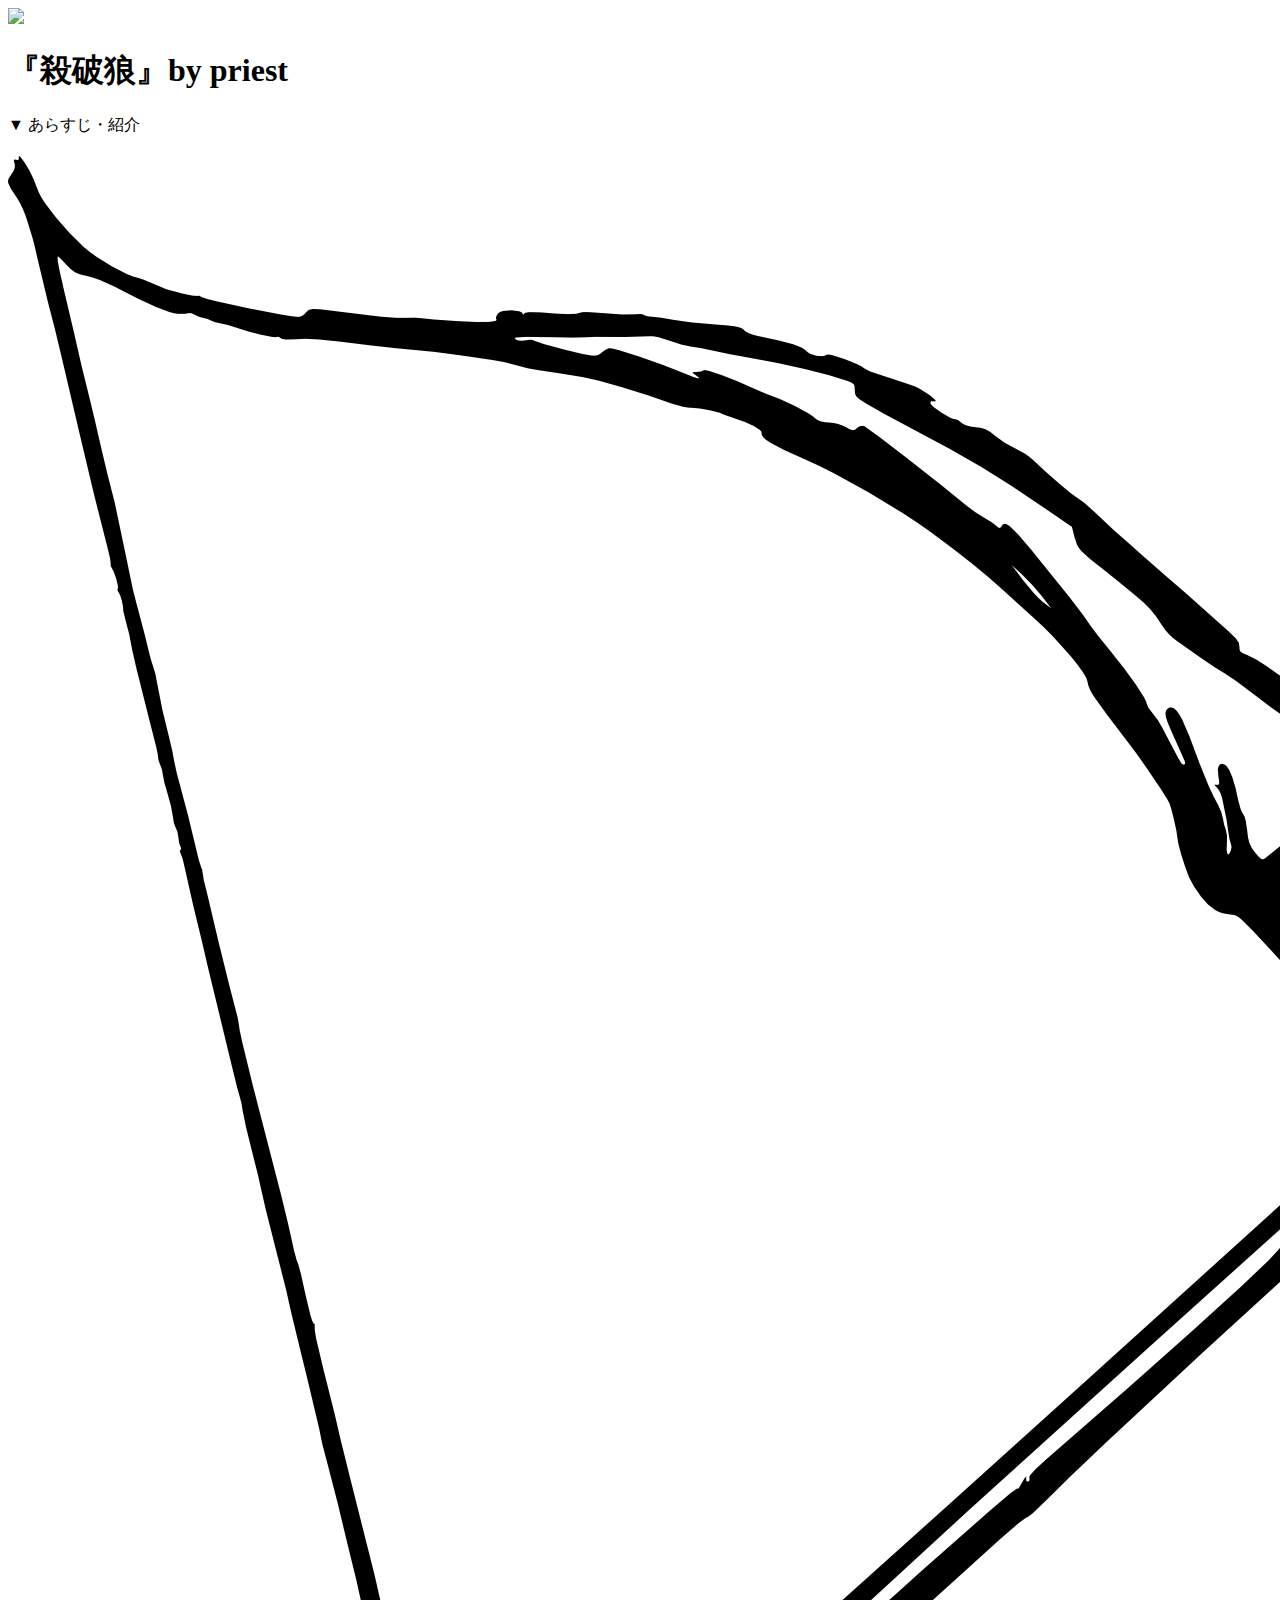
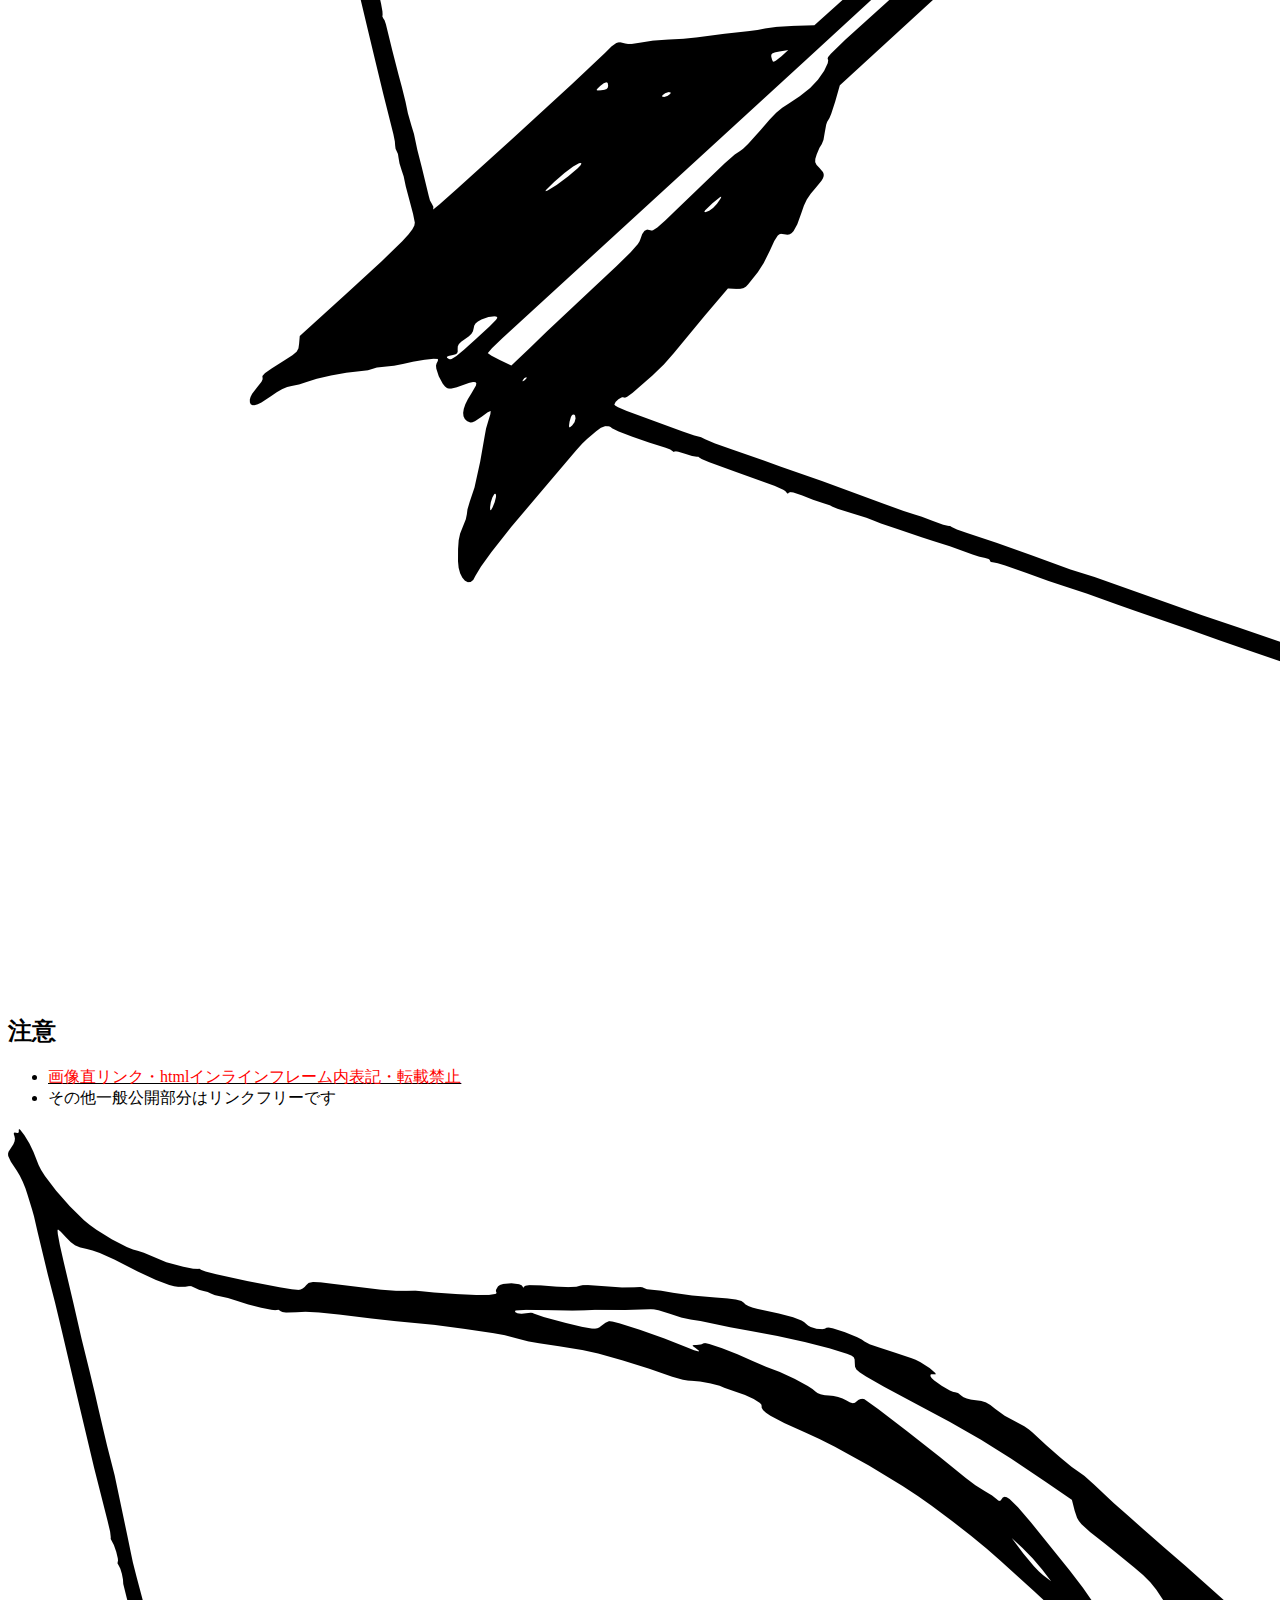
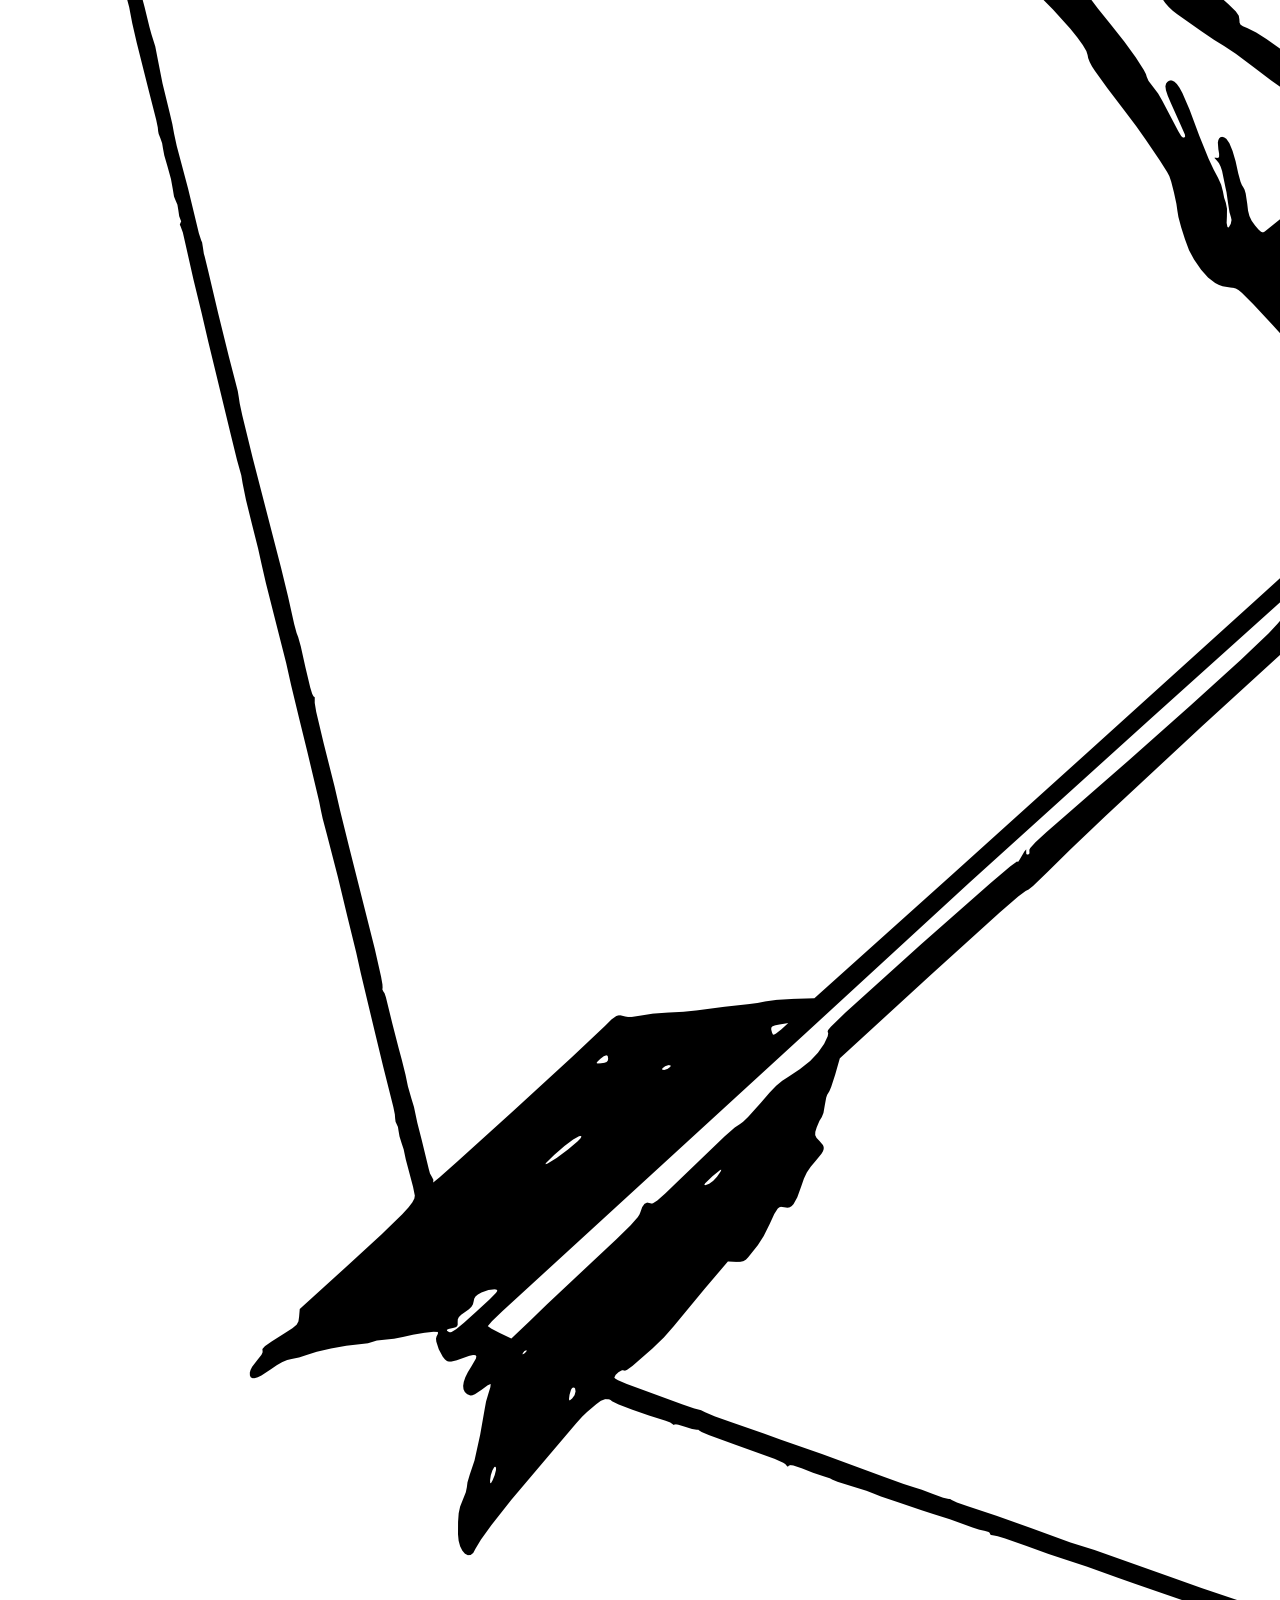
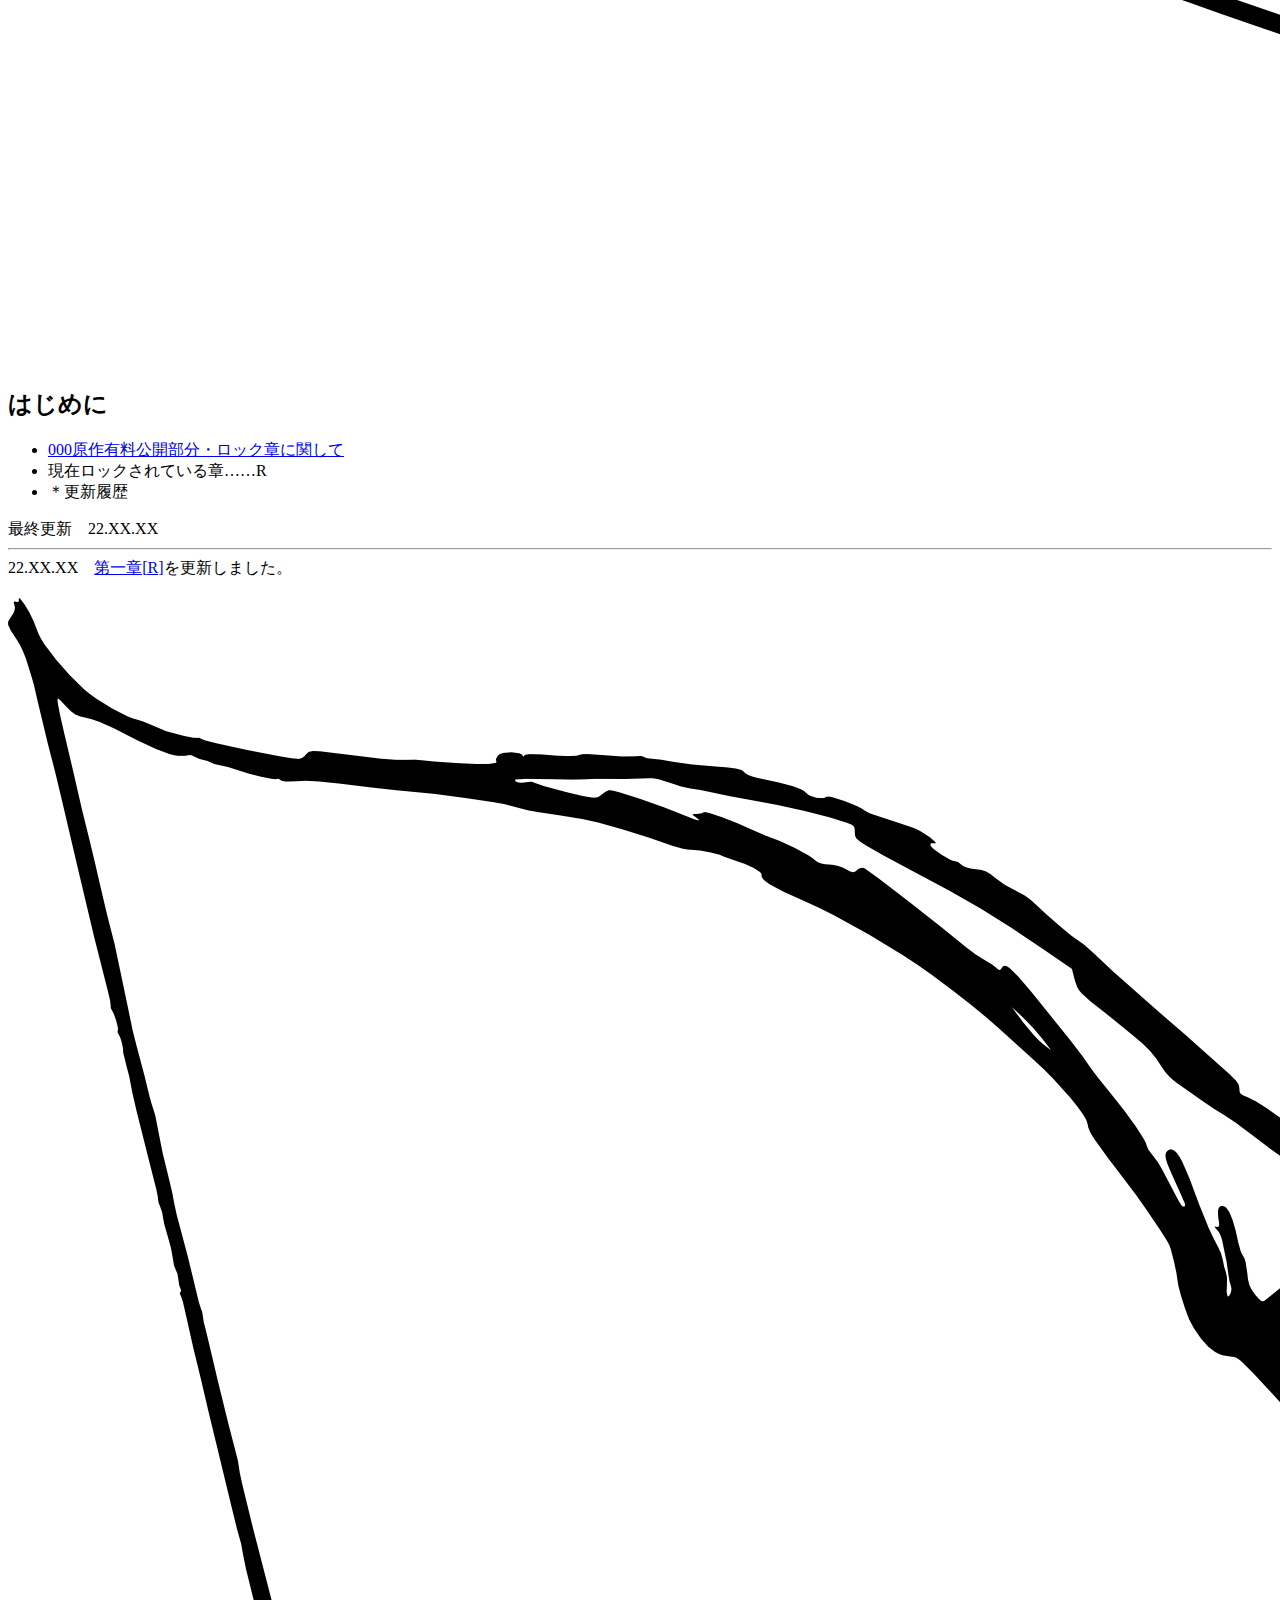
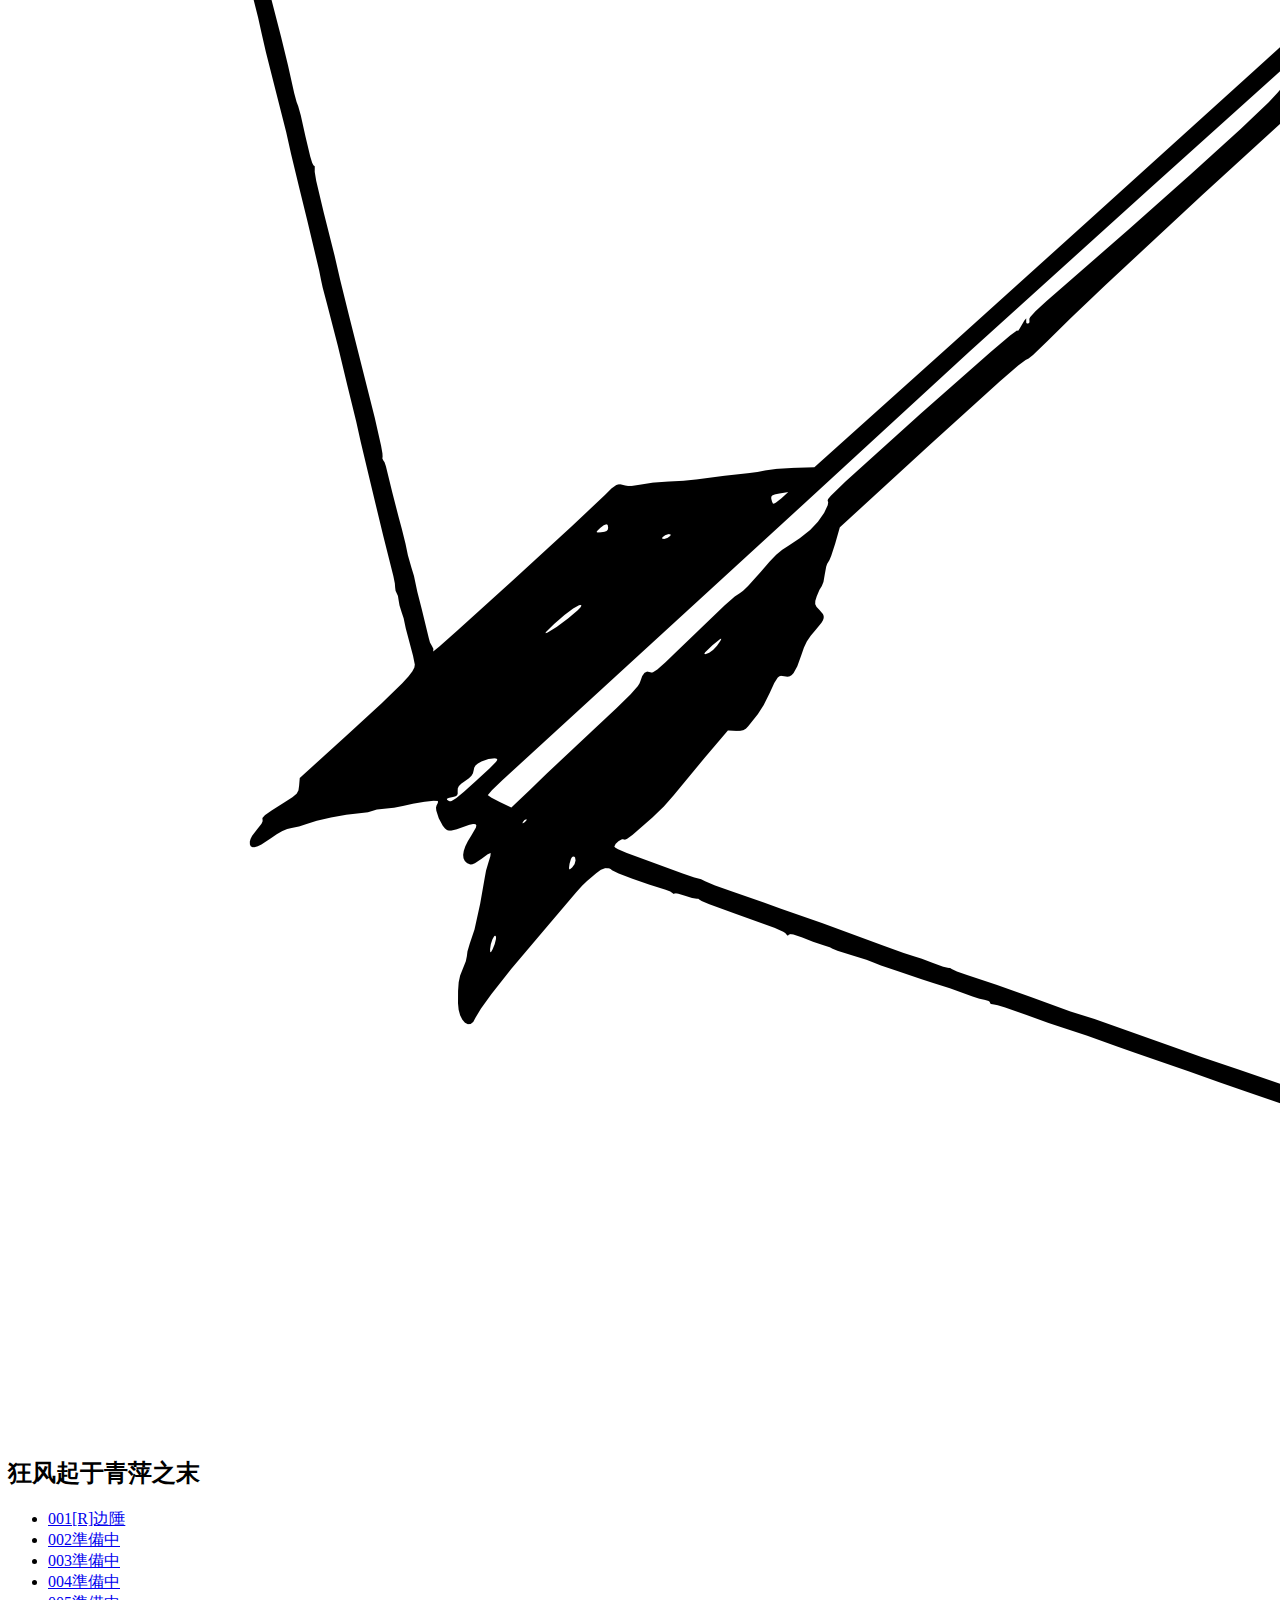
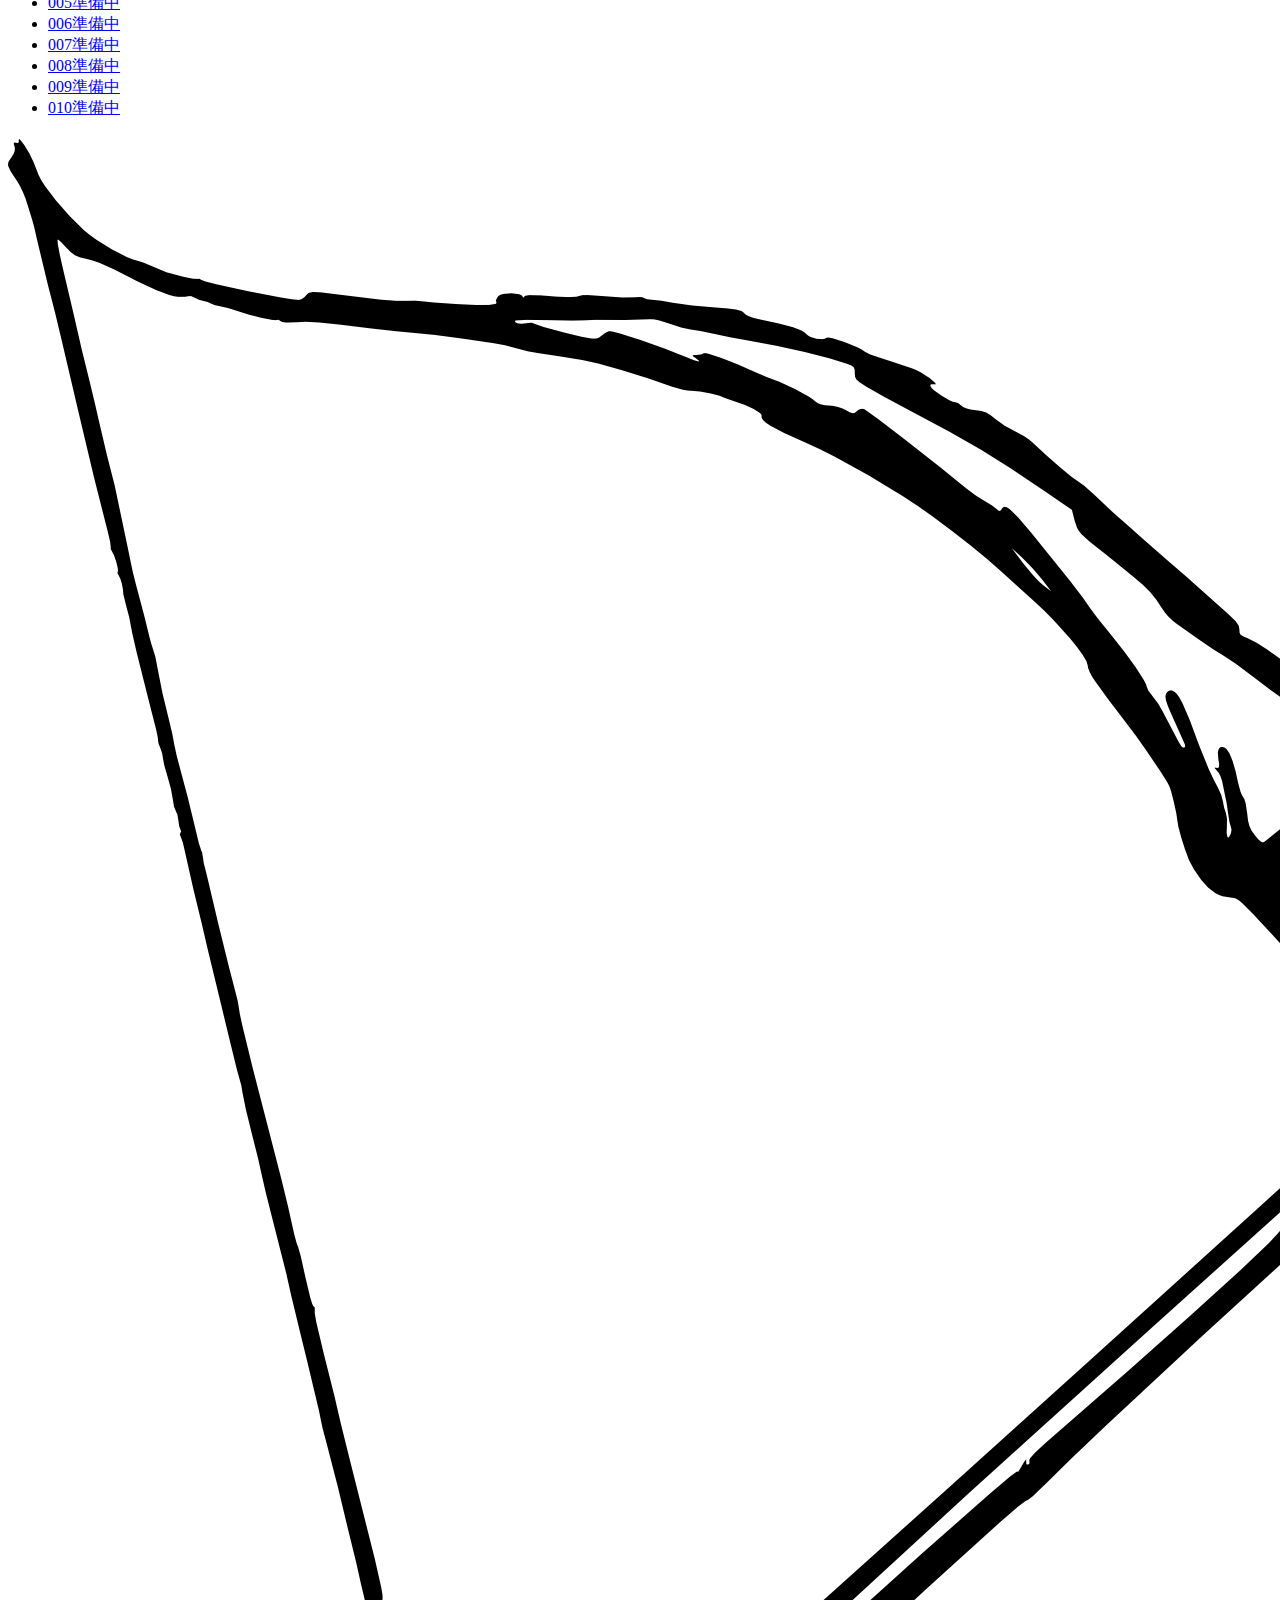
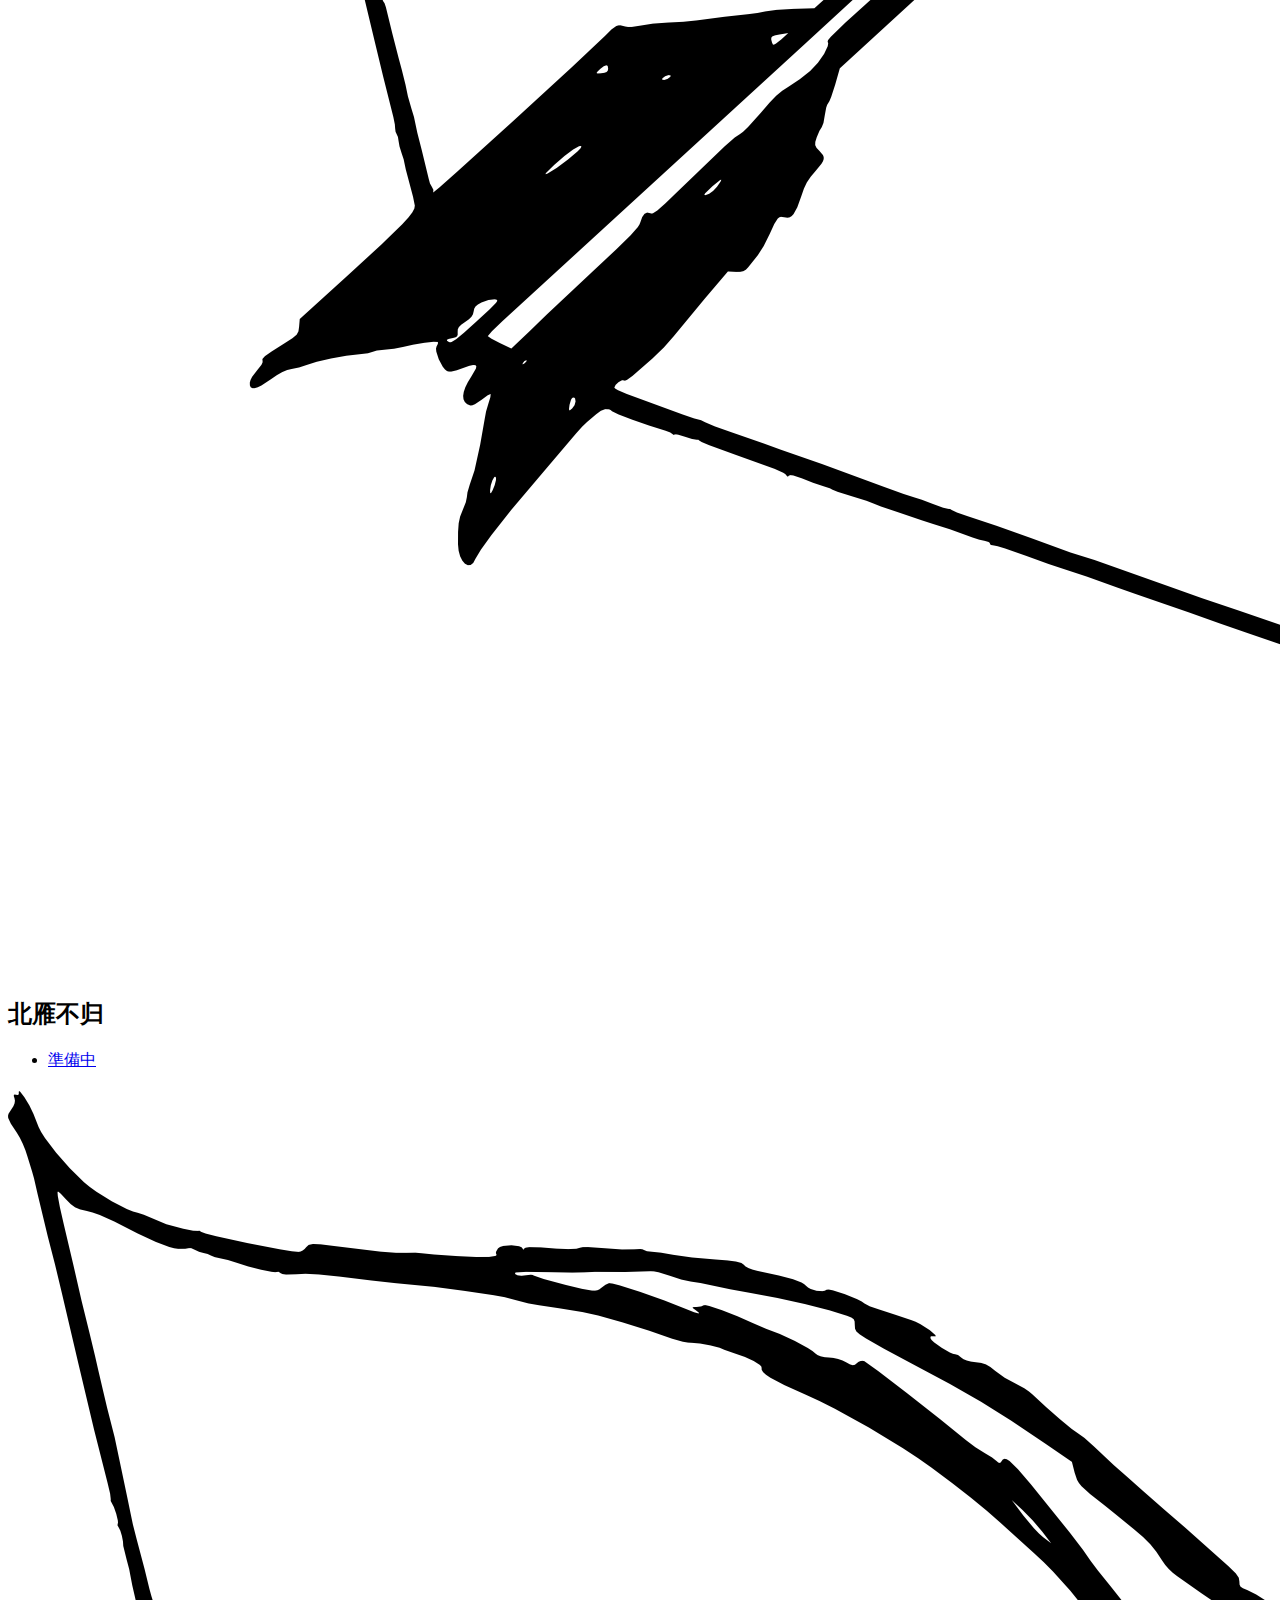
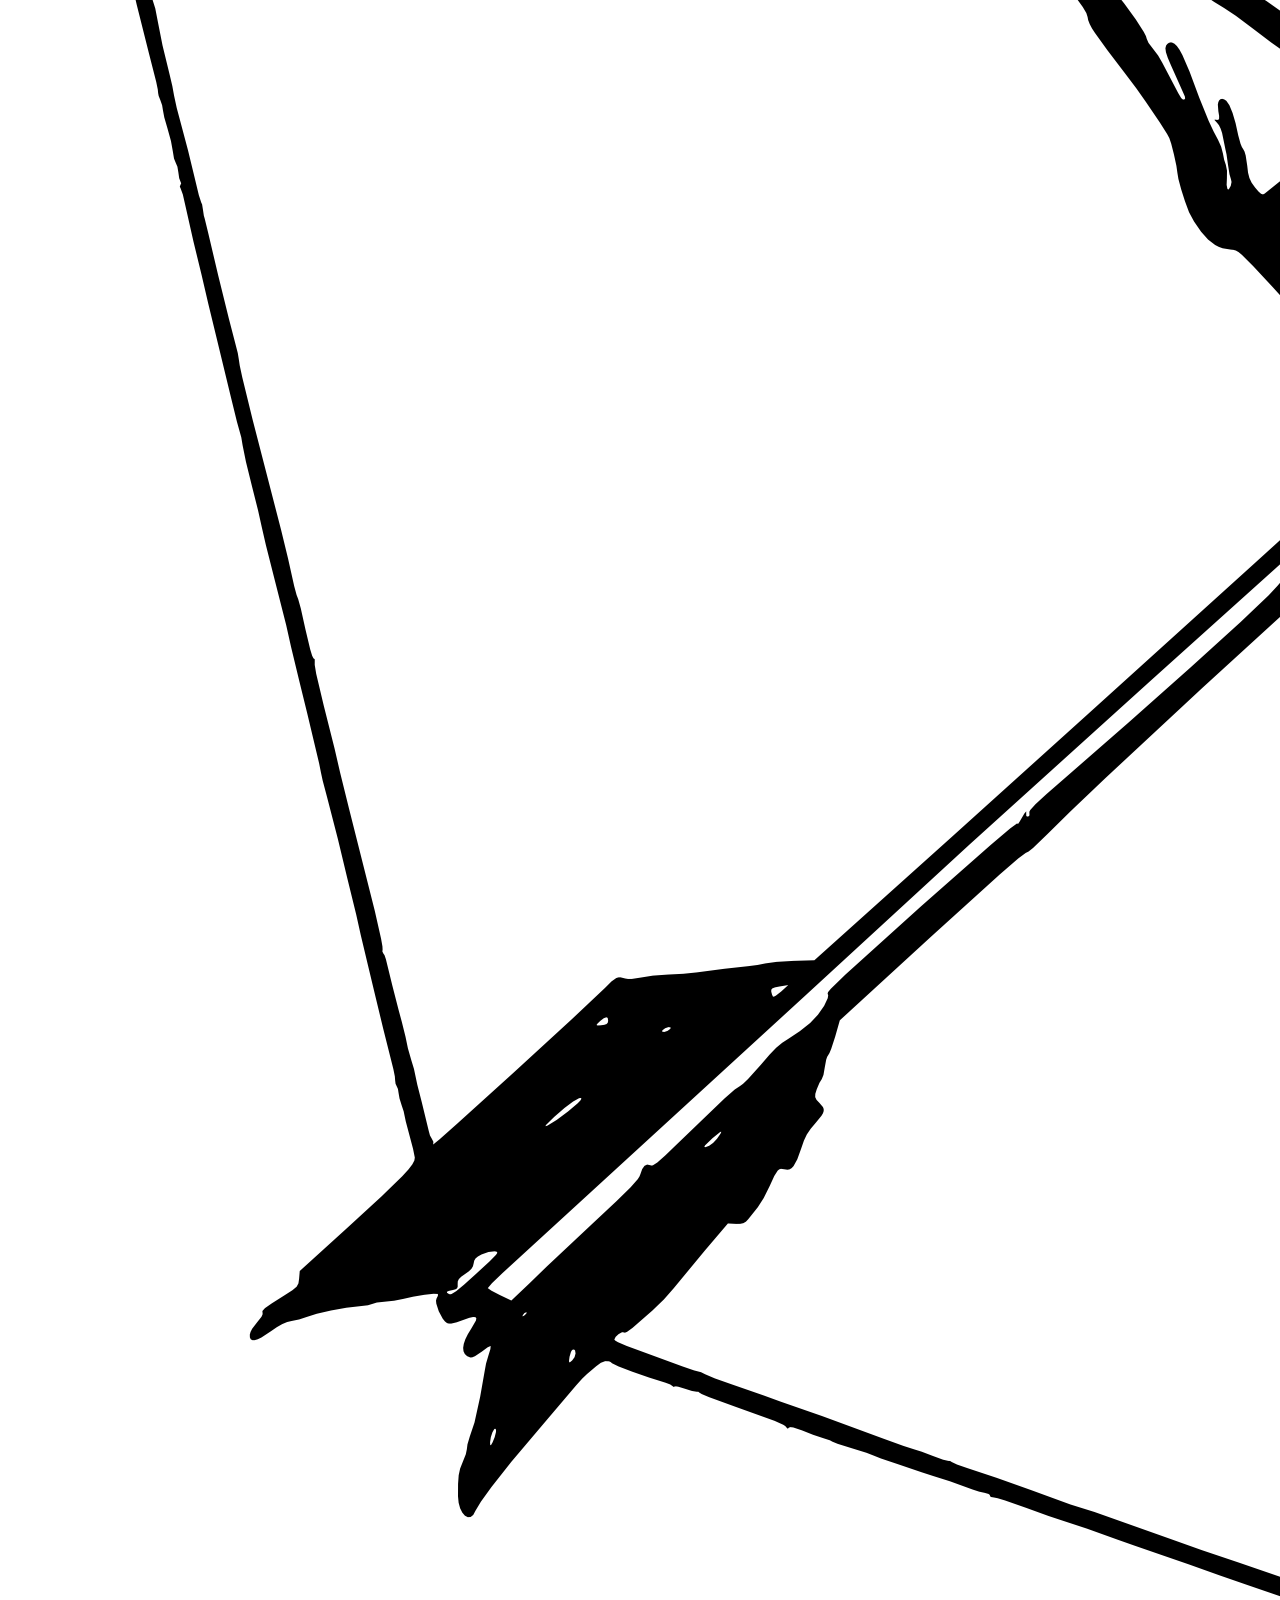
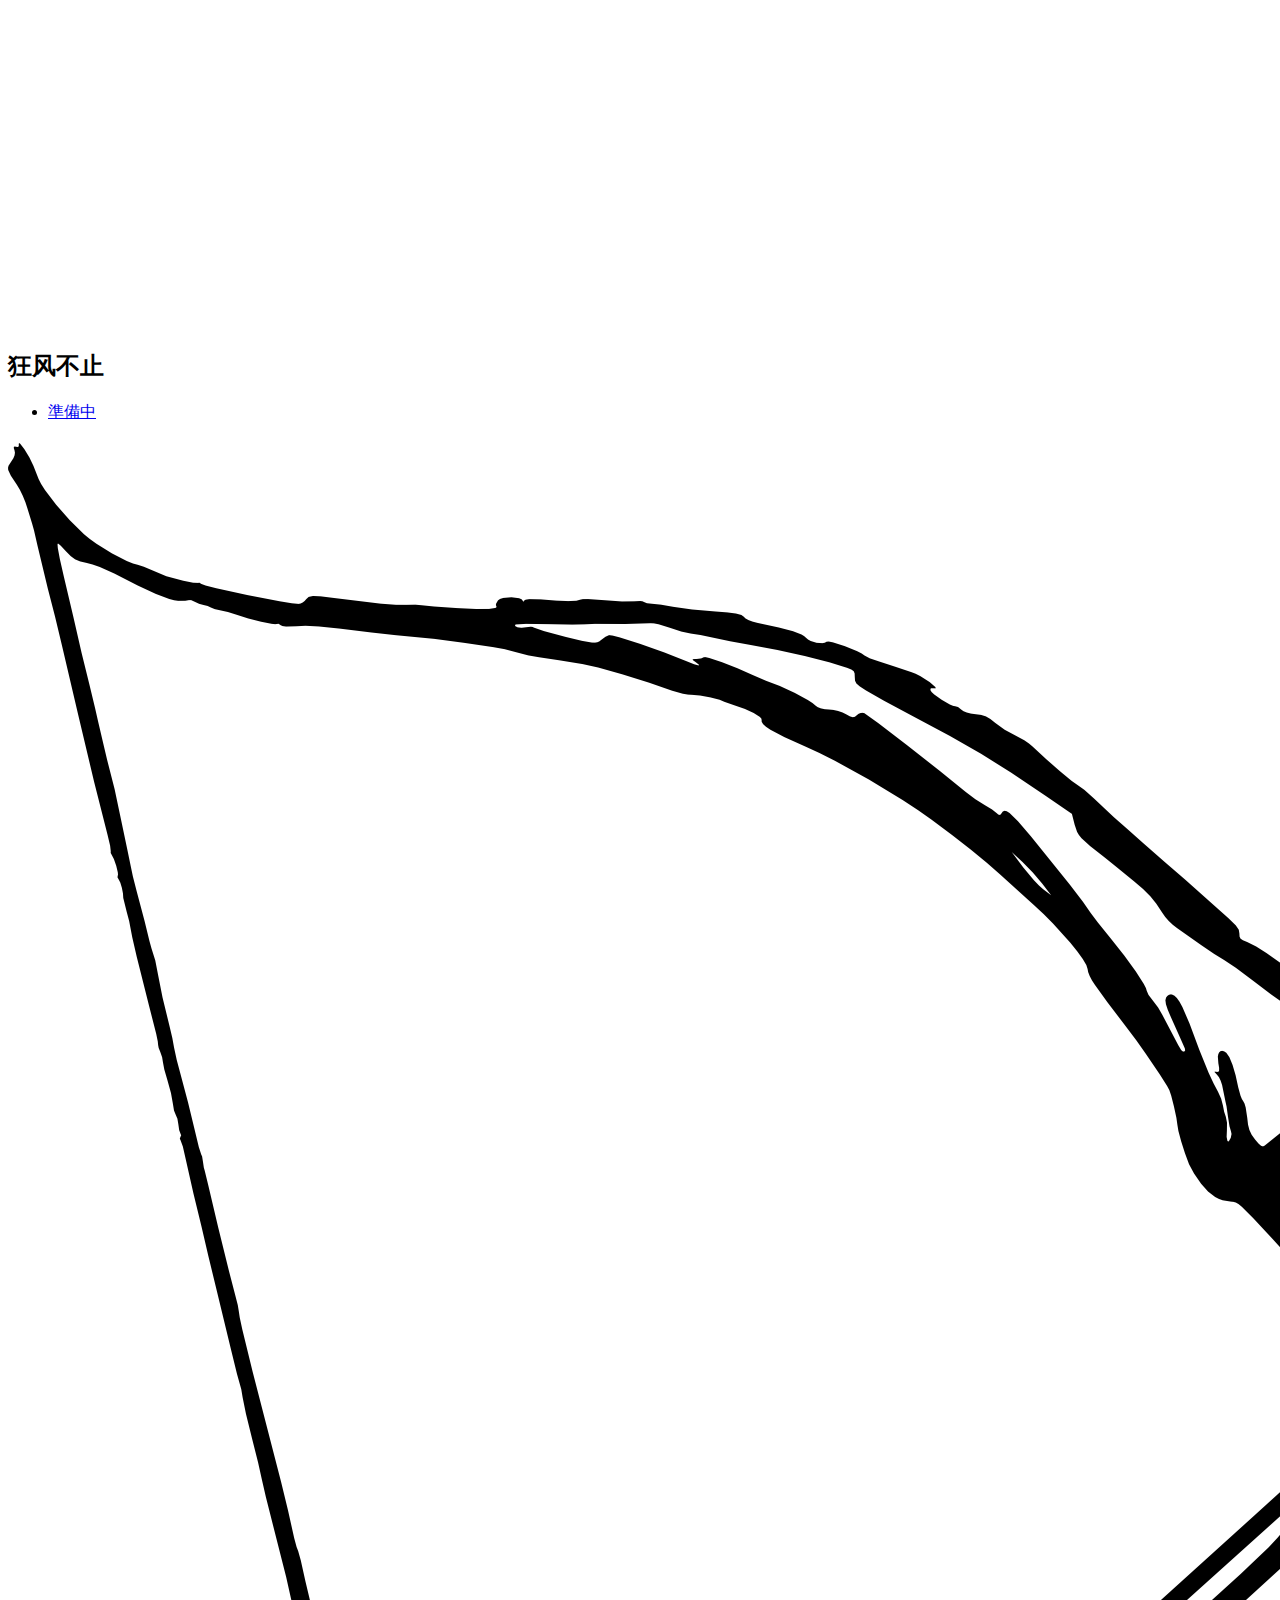
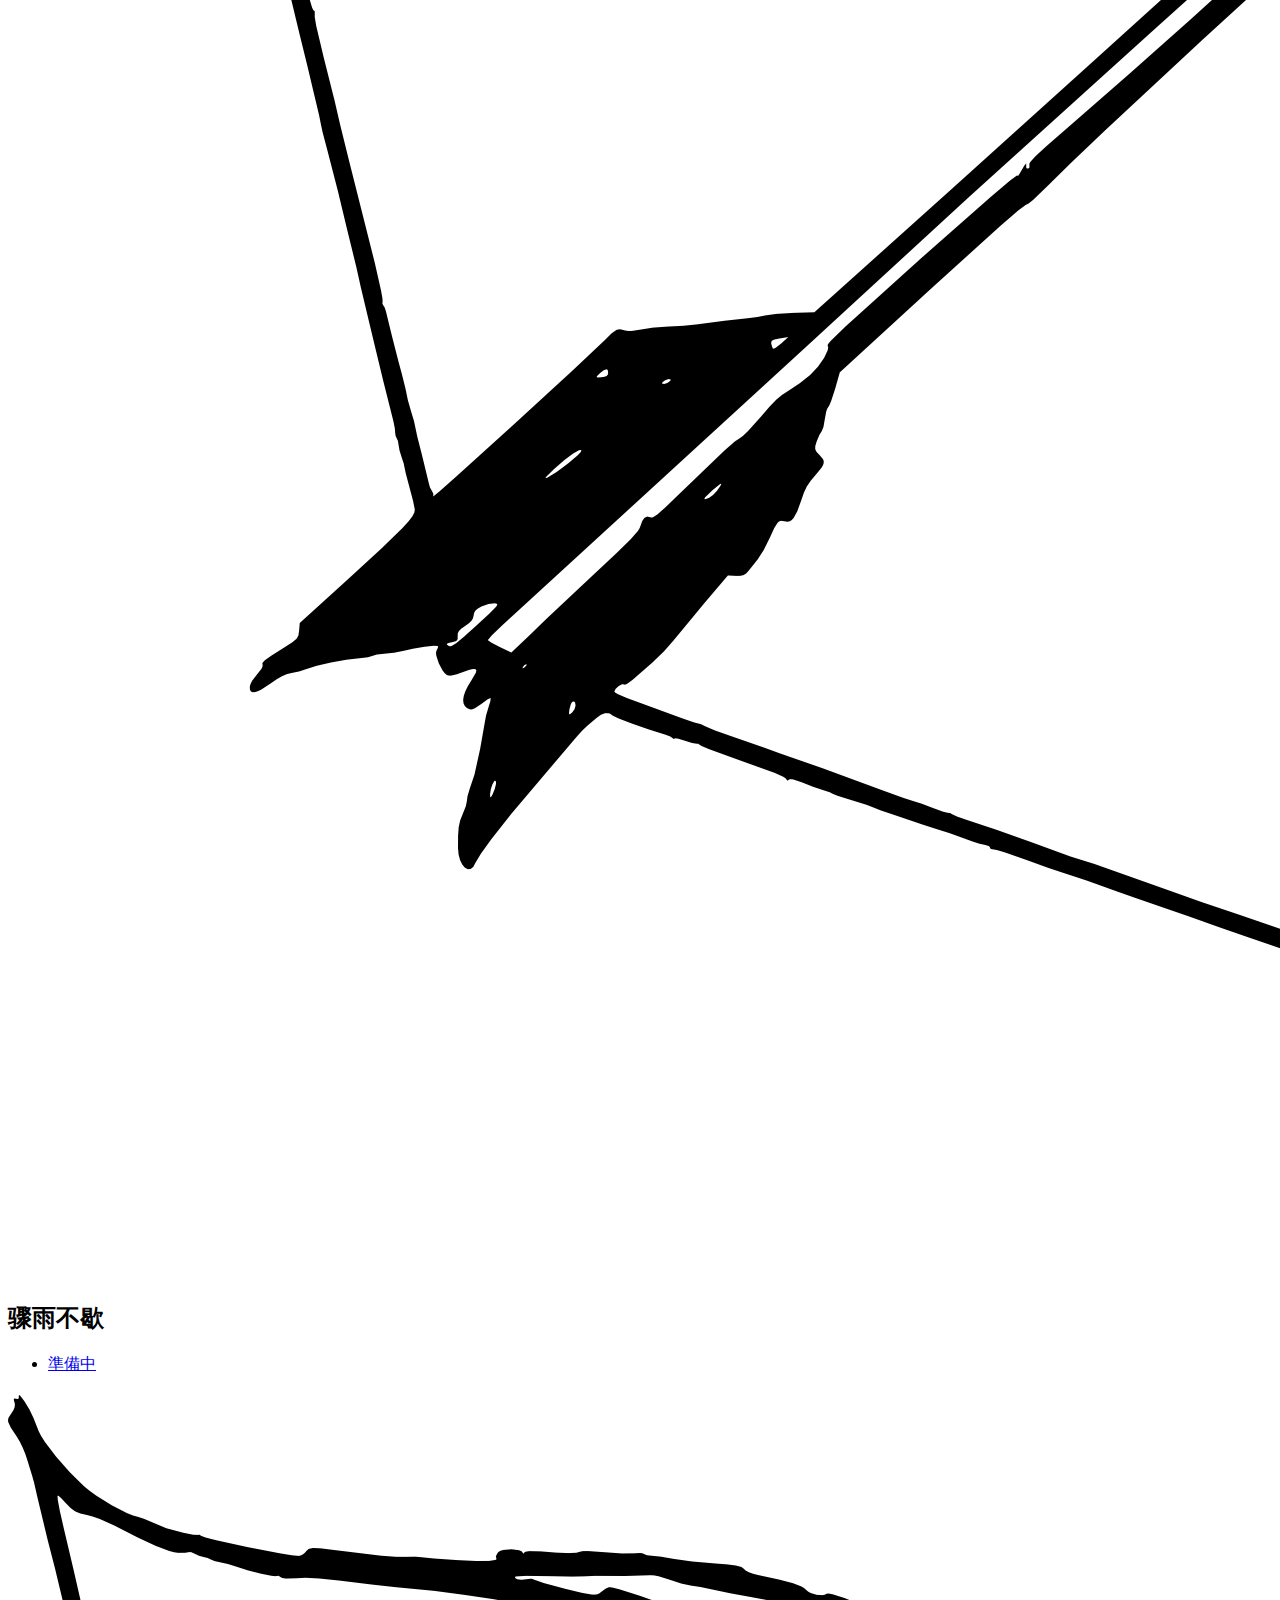
==== index.html @ 07a1d736 "Add files via upload" ====
<!DOCTYPE html>
<html lang="jp">
<head>
<meta charset="utf-8">
<title>『殺破狼』by priest 目次</title>
<meta name="description" content="priest原作小説『殺破狼（杀破狼）』のファンによる和訳/日本語訳です。">
<head prefix="og: http://ogp.me/ns# fb: http://ogp.me/ns/fb# article: http://ogp.me/ns/article#">
<meta property="og:title" content="『殺破狼』by priest 目次">
<meta property="og:url" content="https://anlan0613.github.io/ShaPoLang/">
<meta property="og:image" content="https://anlan0613.github.io/ShaPoLang/ChangGengGuYun.jpeg">
<meta property="og:description" content="priest原作小説『殺破狼（杀破狼）』のファンによる和訳/日本語訳です。">    
<meta property="og:type" content="website">
<meta property="og:site_name" content="anlan0613">
<meta name="twitter:card" content="summary_large_image">
<meta name="twitter:site" content="@anlan_wayaku">
<meta name=”twitter:title” content=”『殺破狼』by priest 目次”>
<meta name=”twitter:description” content=”priest原作小説『殺破狼（杀破狼）』のファンによる和訳/日本語訳です。”>
<meta name=”twitter:image” content=”https://anlan0613.github.io/ShaPoLang/QiyeDawu.jpeg”>
<meta name="viewport" content="width=device-width,minimum-scale=1.0,maximum-scale=1.0,user-scalable=no">
<link rel="stylesheet" href="stylesheet.css">
</head>
    
    <body>
        <div id="headerwrap">
    <header>
        <img src="ChangGengGuYun.jpeg">
        <h1><span>『殺破狼』</span><span></span><span>by </span><span>priest</span></h1>
    </header>
    <div id="AboutToggle">▼ あらすじ・紹介</div>
    <div id="About">
        <p>
东有启明，西有长庚。
长庚，黄昏时出，主杀伐，不祥。

大梁元和年间，安定侯顾昀奉密旨前往北疆，在下着大雪的关外，从狼牙下救下了流落民间的四皇子长庚。这个十三岁的少年被人推着，一步一步走入重重宫阙。

隆安七年，一夜之间，西域玄铁营遇袭，北疆关外十八部落突然发难，南疆暴民与南洋流寇勾结偷袭西南辎重处，西洋水军借道东瀛诸岛进犯……
数年安定，铁墙外竟已经天翻地覆。

或许，从天底下第一碗紫流金被挖出来开始，就注定人间再也太平不了了。

千里江山在新皇一句话中凝成了一线，压在了人人忌惮的安定侯顾昀与身负“邪神”之力的长庚肩上。

倘若天下安乐，我等愿渔樵耕读，江湖浪迹；
倘若盛世将倾，深渊在侧，我辈当万死以赴。
            <br><br><br>
            2015年1月23日-晋江文学城にて連載。一部番外篇はLOFTERに掲載。導入10章+本篇116章+番外15篇。<br><br>
            分類：原作-純愛-歴史ファンタジー-愛情<br>
            タグ：年下攻め，ファンタジー，スチームパンク<br>
            その他：温柔贤惠病娇年下VS废柴聋瞎 <br><br>
            <a href="#"><u>原作リンク（現在表示不可）</u></span></a>
            <br><br><br>
            日本語訳：Anlan谙览<br>
            更新通知は
            <a href="https://twitter.com/anlan_wayaku" target="_blank" rel="noopener noreferrer"><span style="color:white"><u>Twitter</u></span></a>
            にて行います。<br><br>
            誤字・誤訳報告や感想、より良い訳案などあれば
            <a href="https://marshmallow-qa.com/anlan_wayaku" target="_blank" rel="noopener noreferrer"><span style="color:white"><u>こちら</u></span></a>
            までお知らせ頂けるととても喜びます。<br><br>
            （お返事は気まぐれで、できたりできなかったりします。ご了承ください><）
        </p>
    </div>
</div>

<main>
    <section>
        <h2><img src="Icon.png">注意</h2>
        <ul>
            <li><u><font color="red">画像直リンク・htmlインラインフレーム内表記・転載禁止</font></u></li>
            <li>その他一般公開部分はリンクフリーです</li>
        </ul>
    </section>
    <section>
        <h2><img src="Icon.png">はじめに</h2>
        <ul>
            <li><a href="#"><span>000</span>原作有料公開部分・ロック章に関して</a></li>
            <li>現在ロックされている章……R</li>
            <li><span>＊</span>更新履歴</li>
        </ul>
        <div class="scroll">最終更新&emsp;22.XX.XX<hr>
        22.XX.XX&emsp;<a href="chapter001.html" target="_blank">第一章[R]</a>を更新しました。
        </div>
    </section>
    <section>
        <h2><img src="Icon.png">狂风起于青萍之末</h2>
        <ul>
            <li><a href="chapter001.html" target="_blank"><span>001</span>[R]边陲</a></li>
            <li><a href="#"><span>002</span>準備中</a></li>
            <li><a href="#"><span>003</span>準備中</a></li>
            <li><a href="#"><span>004</span>準備中</a></li>
            <li><a href="#/"><span>005</span>準備中</a></li>
            <li><a href="#/"><span>006</span>準備中</a></li>
            <li><a href="#/"><span>007</span>準備中</a></li>
            <li><a href="#/"><span>008</span>準備中</a></li>
            <li><a href="#/"><span>009</span>準備中</a></li>
            <li><a href="#/"><span>010</span>準備中</a></li>
        </ul>
    </section>
    <section>
        <h2><img src="Icon.png">北雁不归</h2>
        <ul>
            <li><a href="#">準備中</a></li>
        </ul>
    </section>
    <section>
        <h2><img src="Icon.png">狂风不止</h2>
        <ul>
            <li><a href="#">準備中</a></li>
        </ul>
    </section>
    <section>
        <h2><img src="Icon.png">骤雨不歇</h2>
        <ul>
            <li><a href="#">準備中</a></li>
        </ul>
    </section>
    <section>
        <h2><img src="Icon.png">归人不倦</h2>
        <ul>
            <li><a href="#">準備中</a></li>
        </ul>
    </section>
    <section>
        <h2><img src="Icon.png">万古云霄一羽毛</h2>
        <ul>
            <li><a href="#">準備中</a></li>
        </ul>
    </section>

</main>

<footer>
当サイトは個人がファン活動の一環として非営利で運営しており、文章に関与する全ての権限は出版社または原作者に帰属します。<br>
[Illust] <a href="https://liguasu.lofter.com/post/30a70de2_1cb8107ff" target="_blank" rel="noopener noreferrer">梨乖酥</a>（已授权）
[Template] <a href=" https://ninawas.me" target="_blank" rel="noopener noreferrer">Nina</a>
</footer>

<script src="https://ajax.googleapis.com/ajax/libs/jquery/3.3.1/jquery.min.js"></script>
<script type="text/javascript">
    $(function() {
        $("#About").css("display", "none");
        $("#AboutToggle").click(function() {
            $("#About").fadeToggle();
        });
    });

</script>
    </body>
</html>
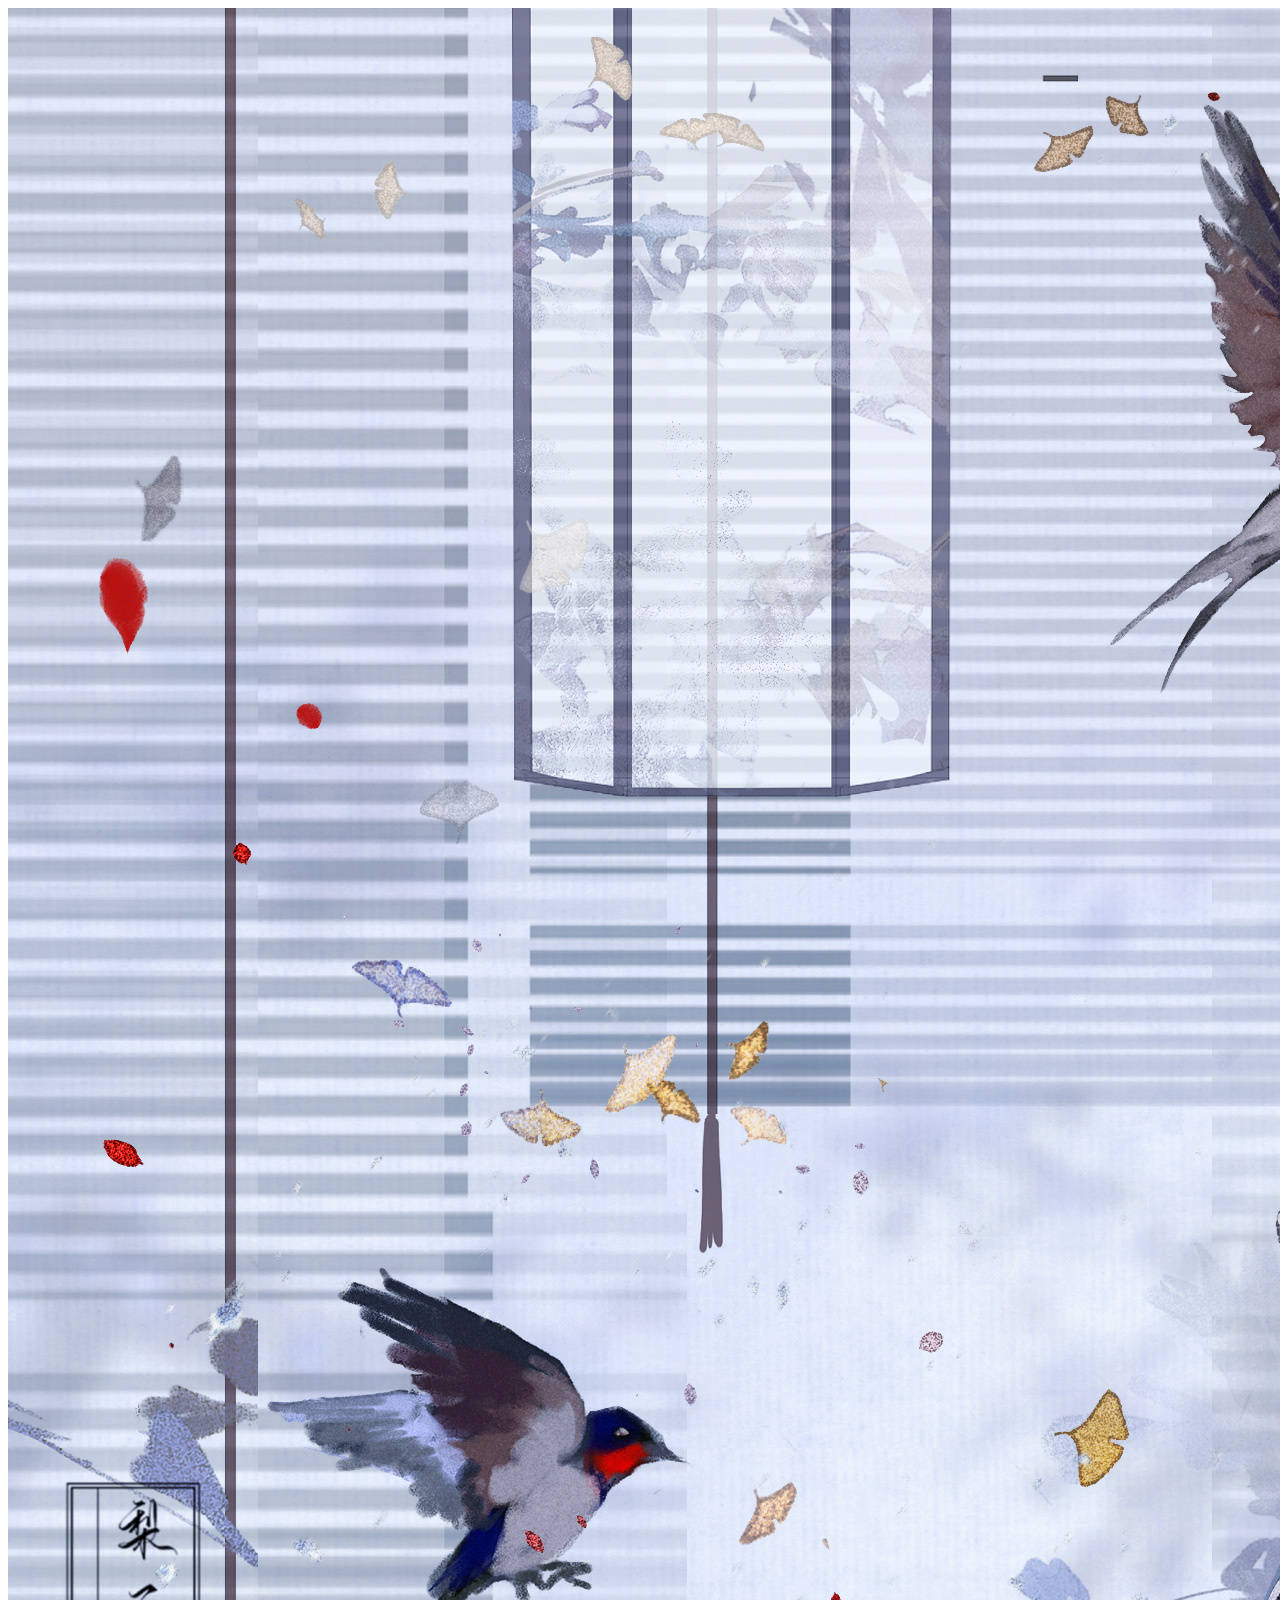
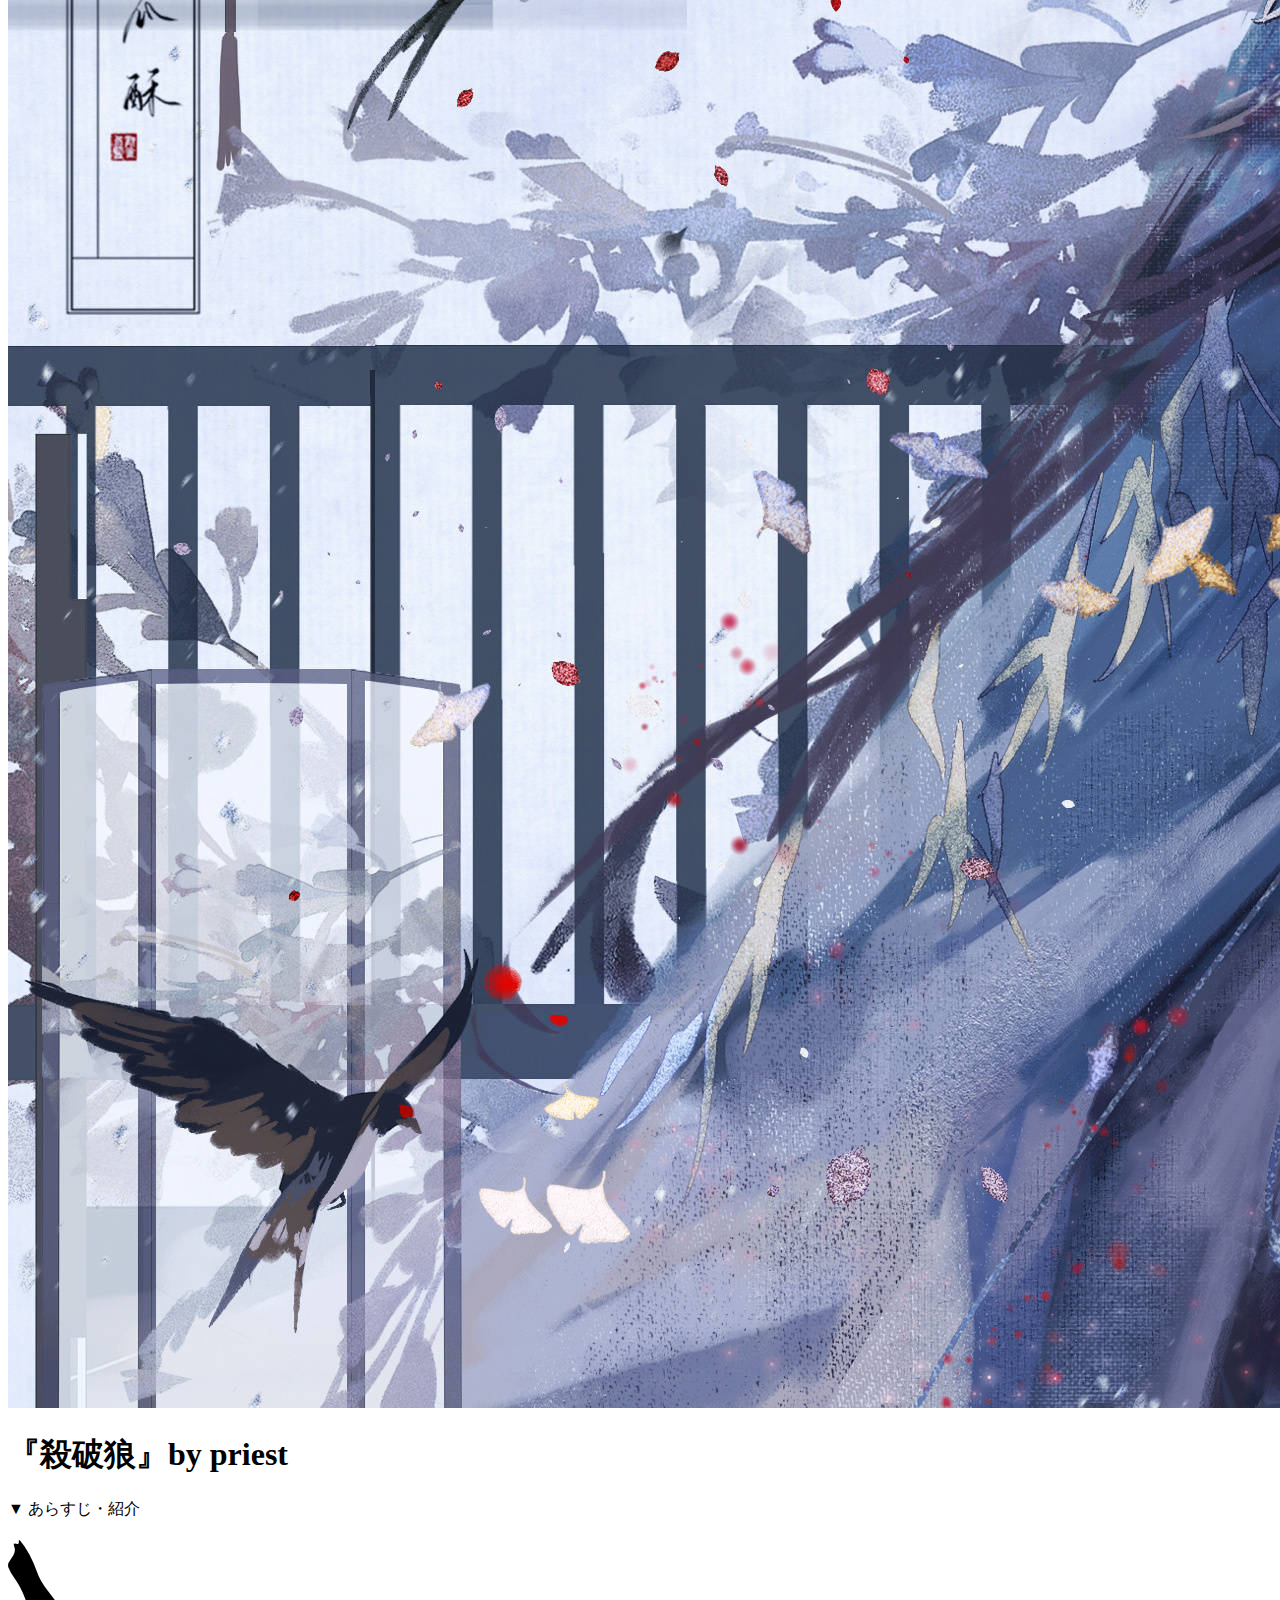
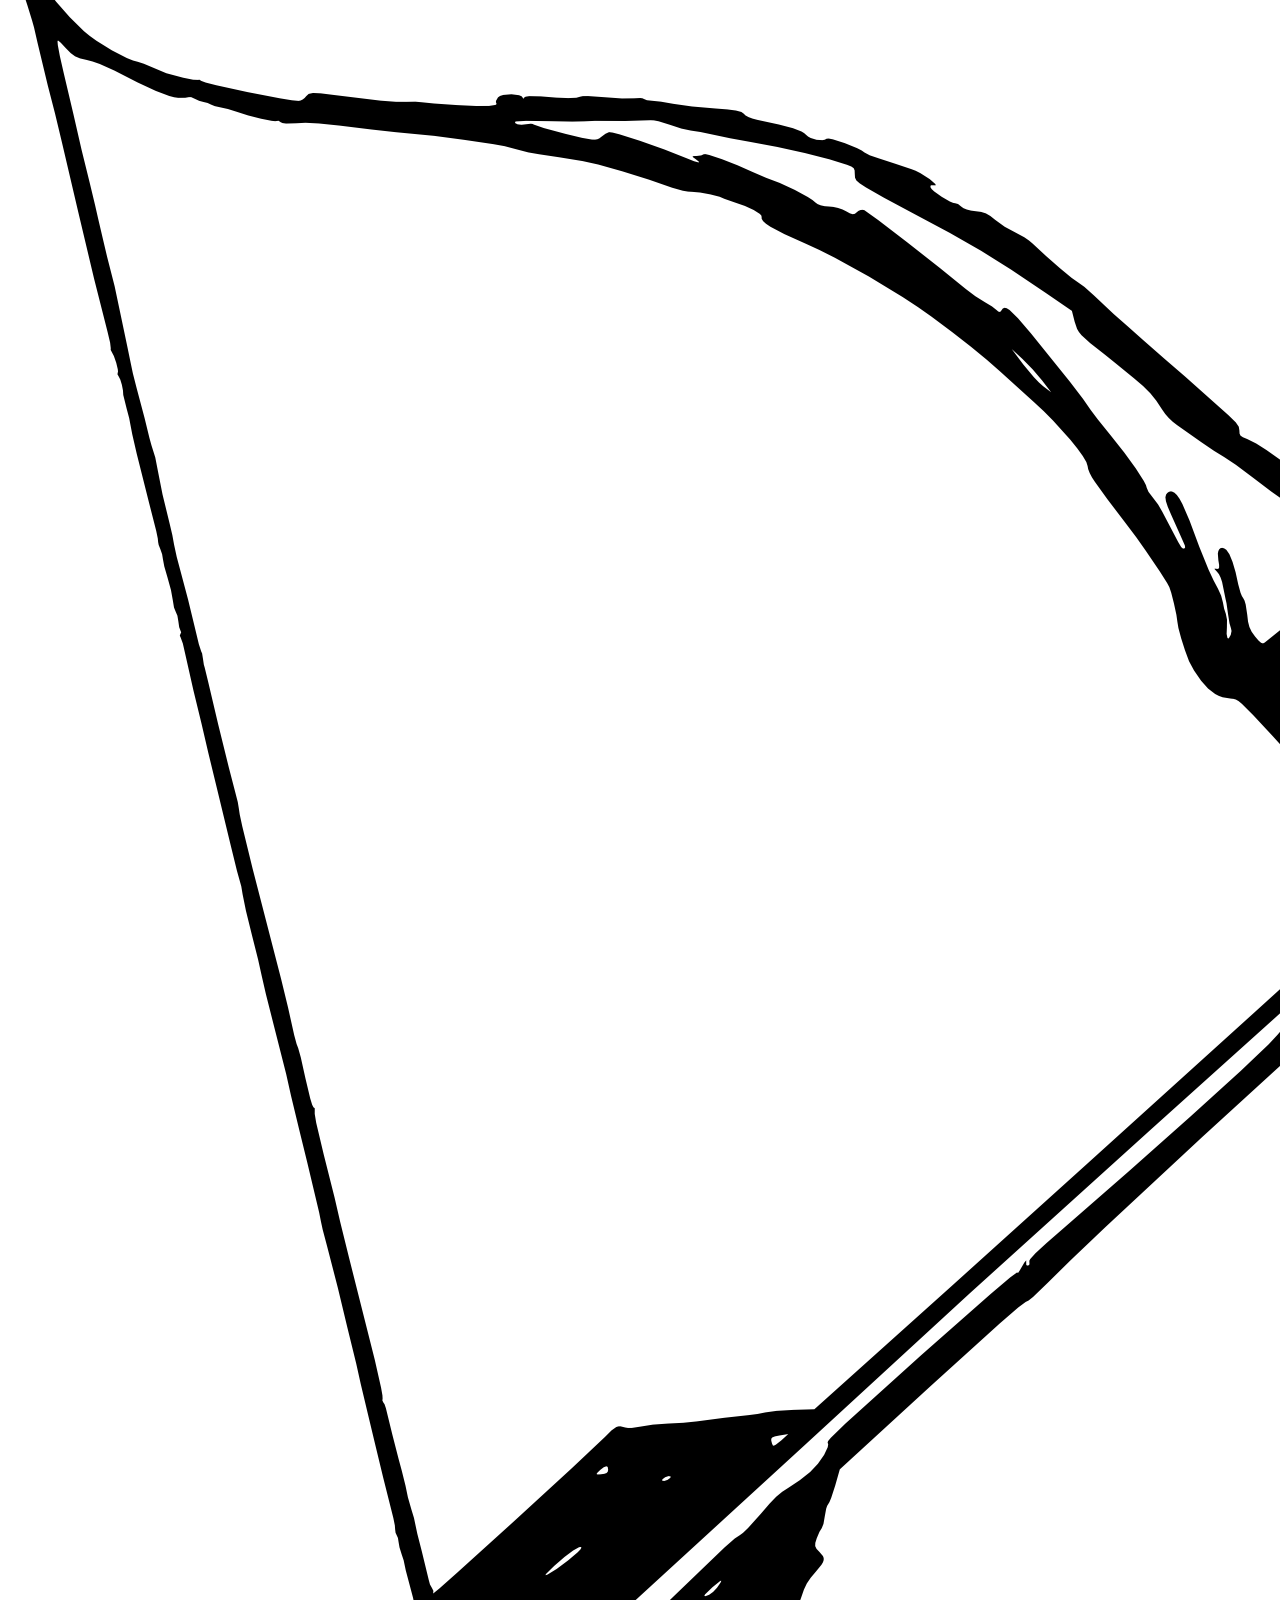
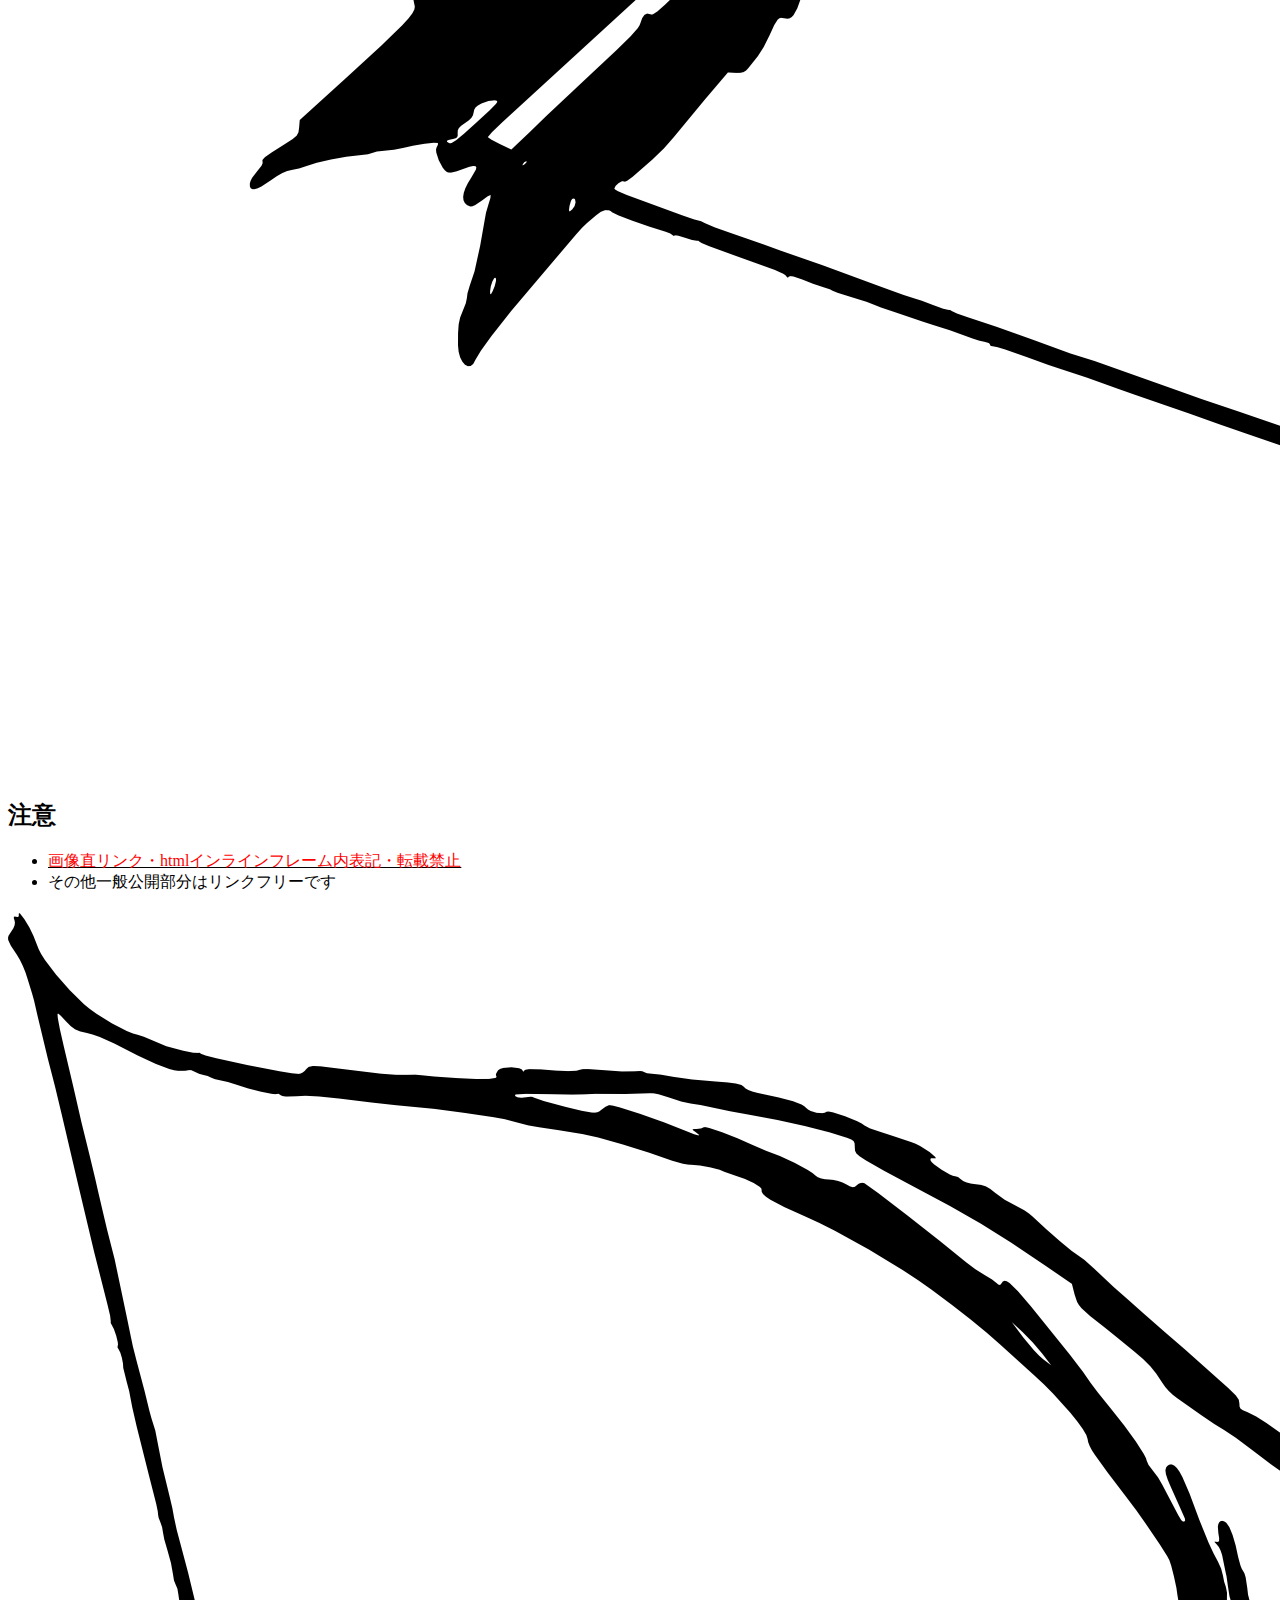
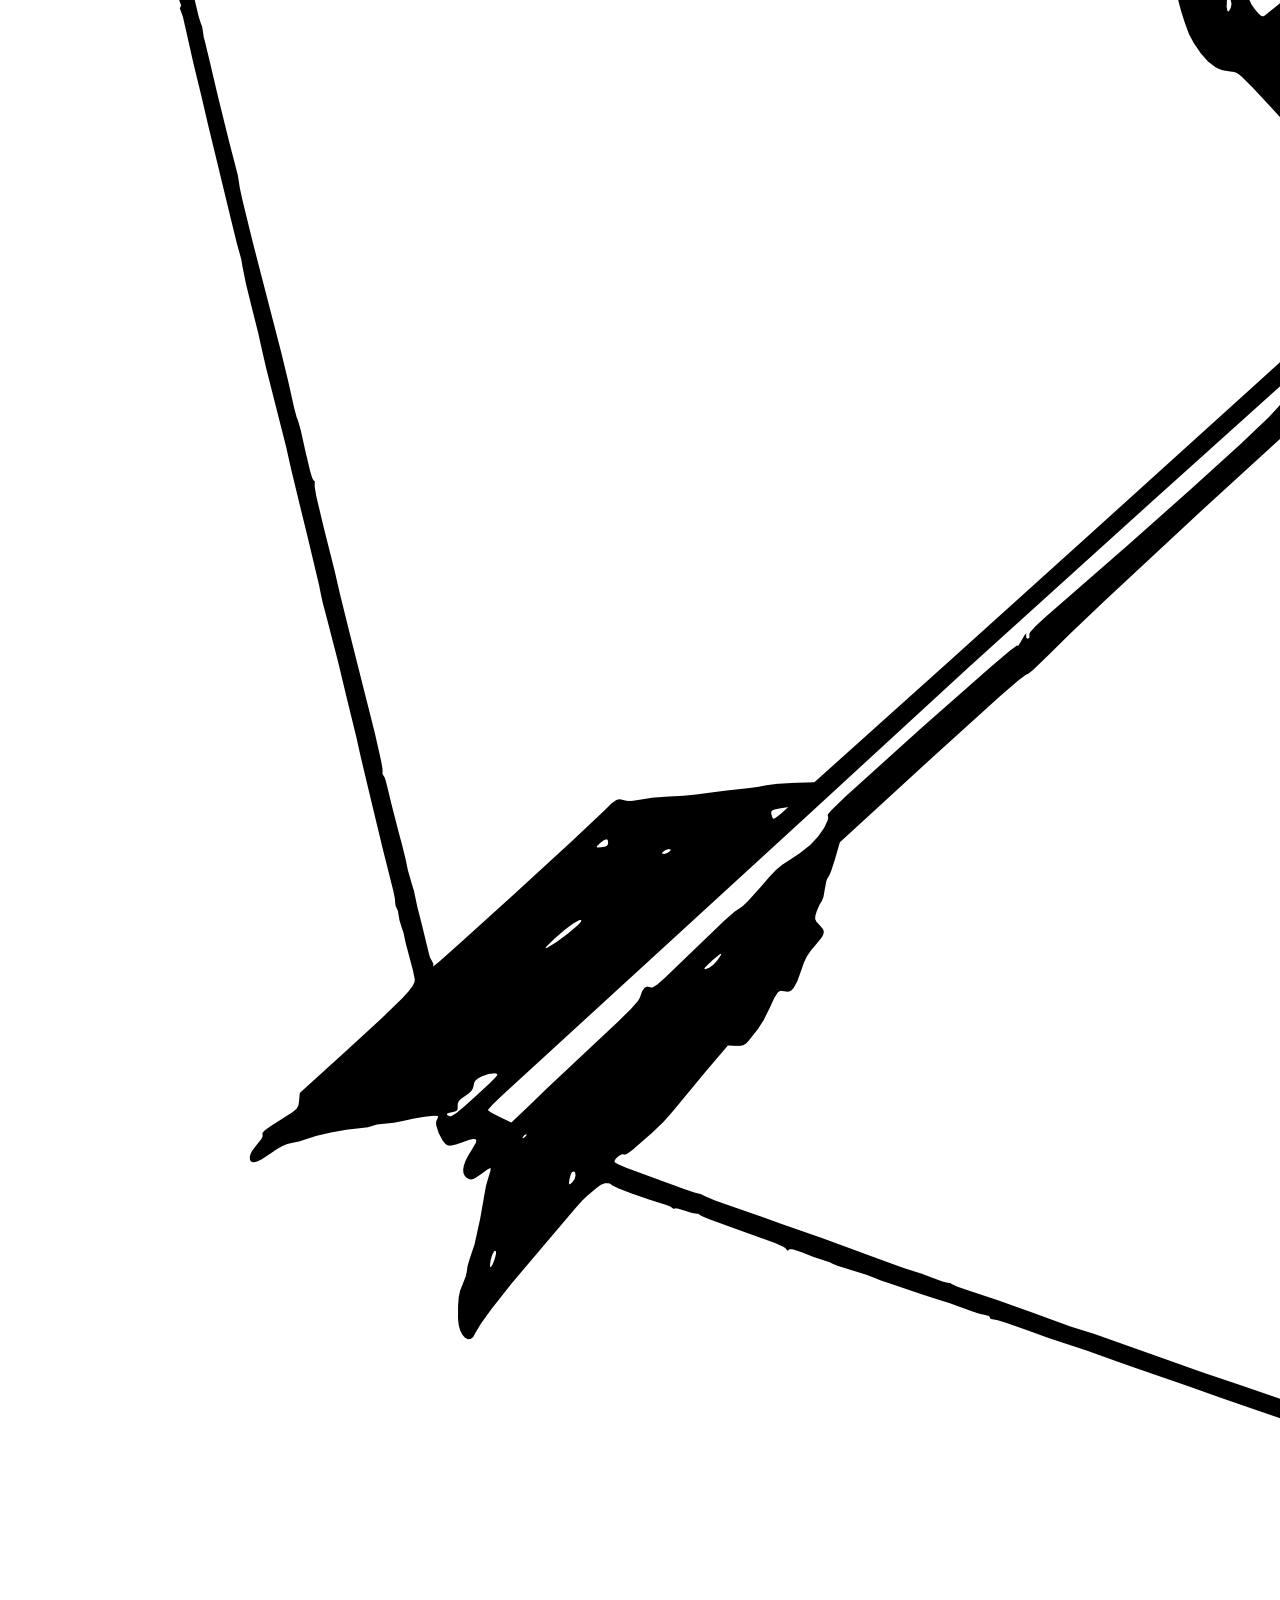
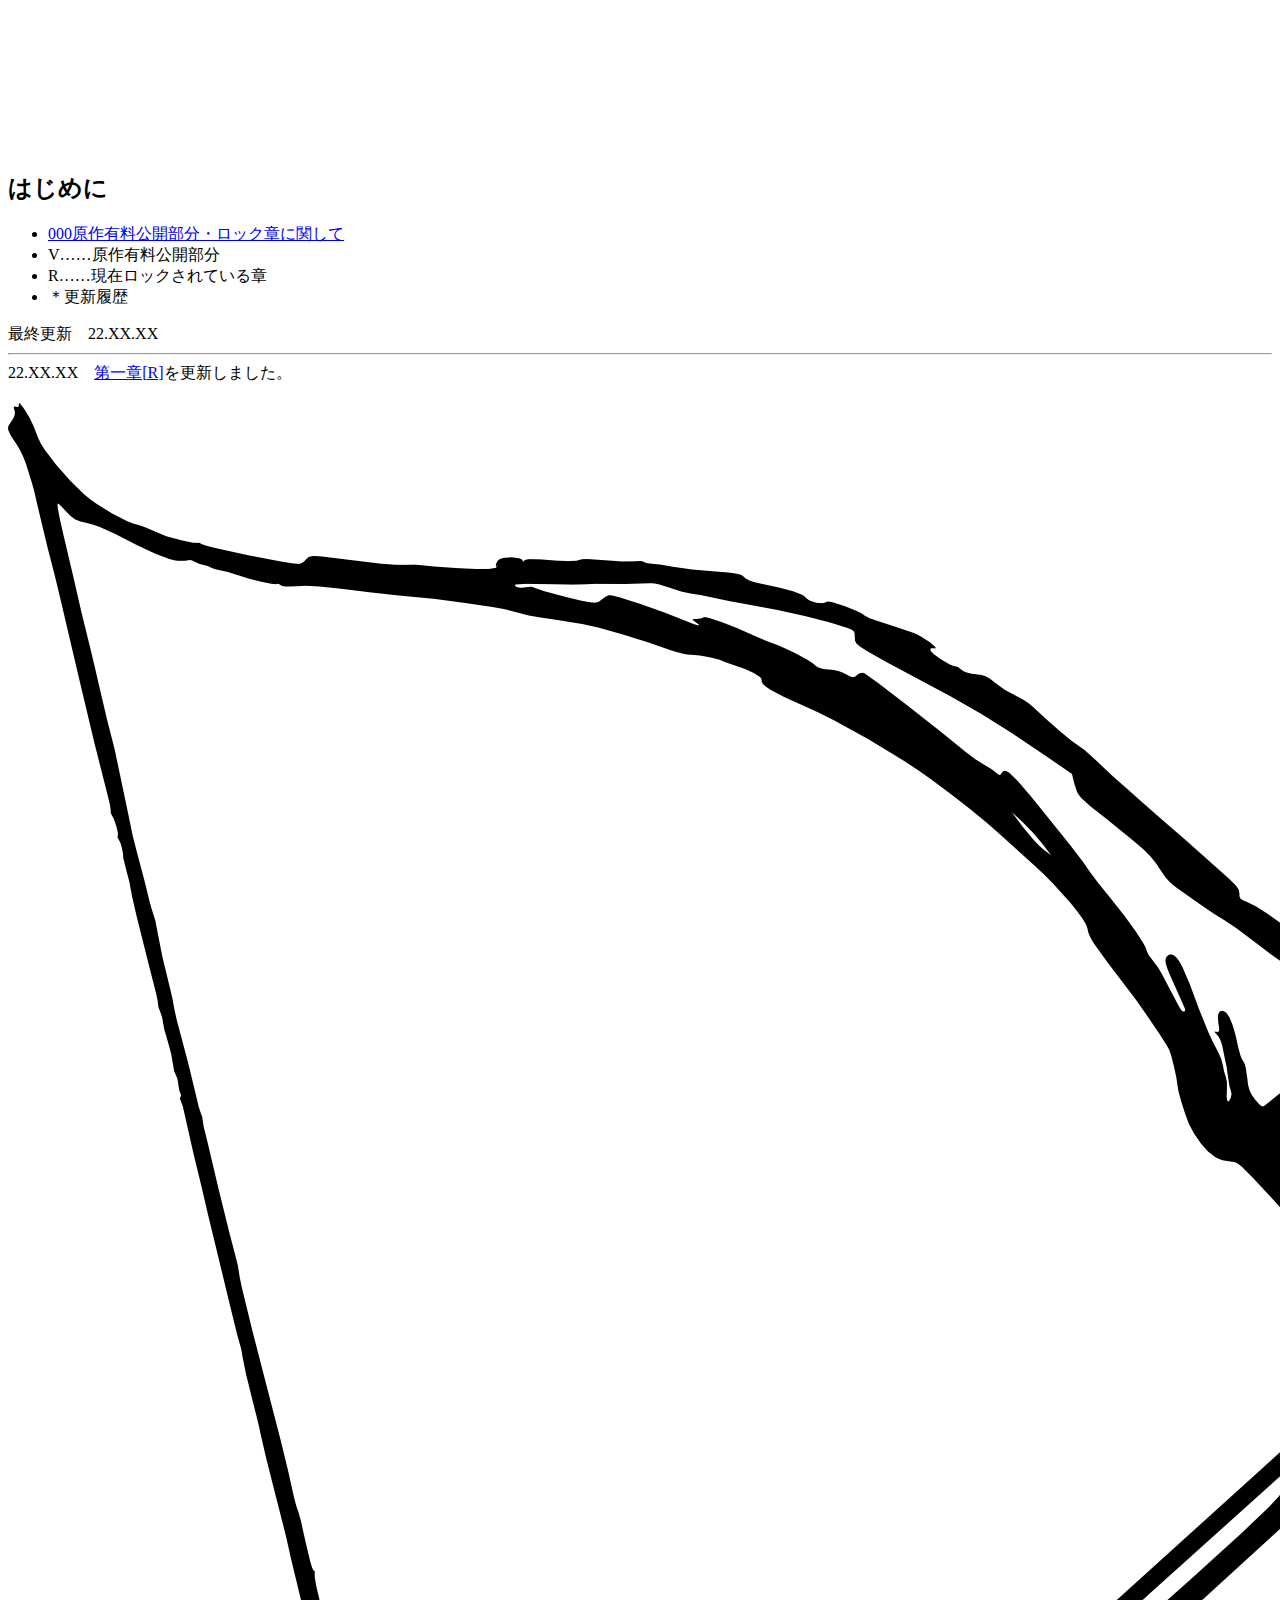
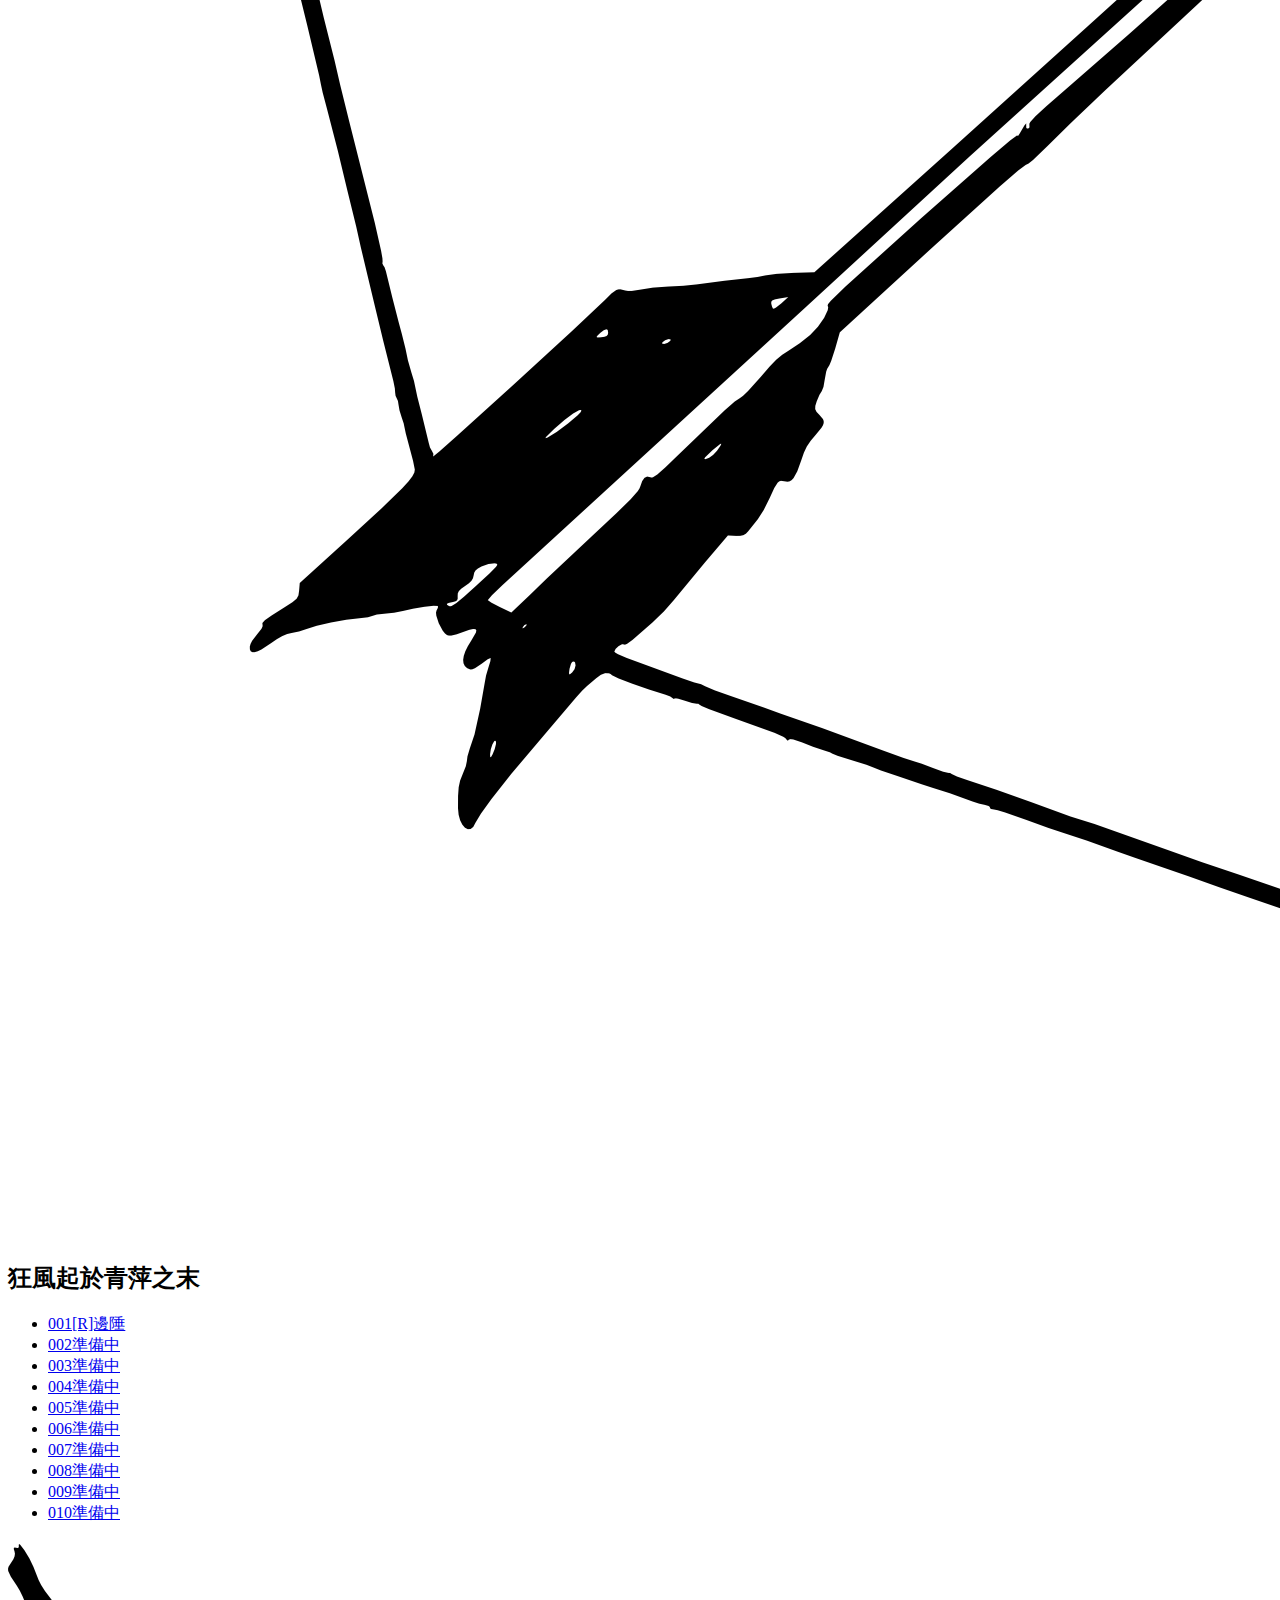
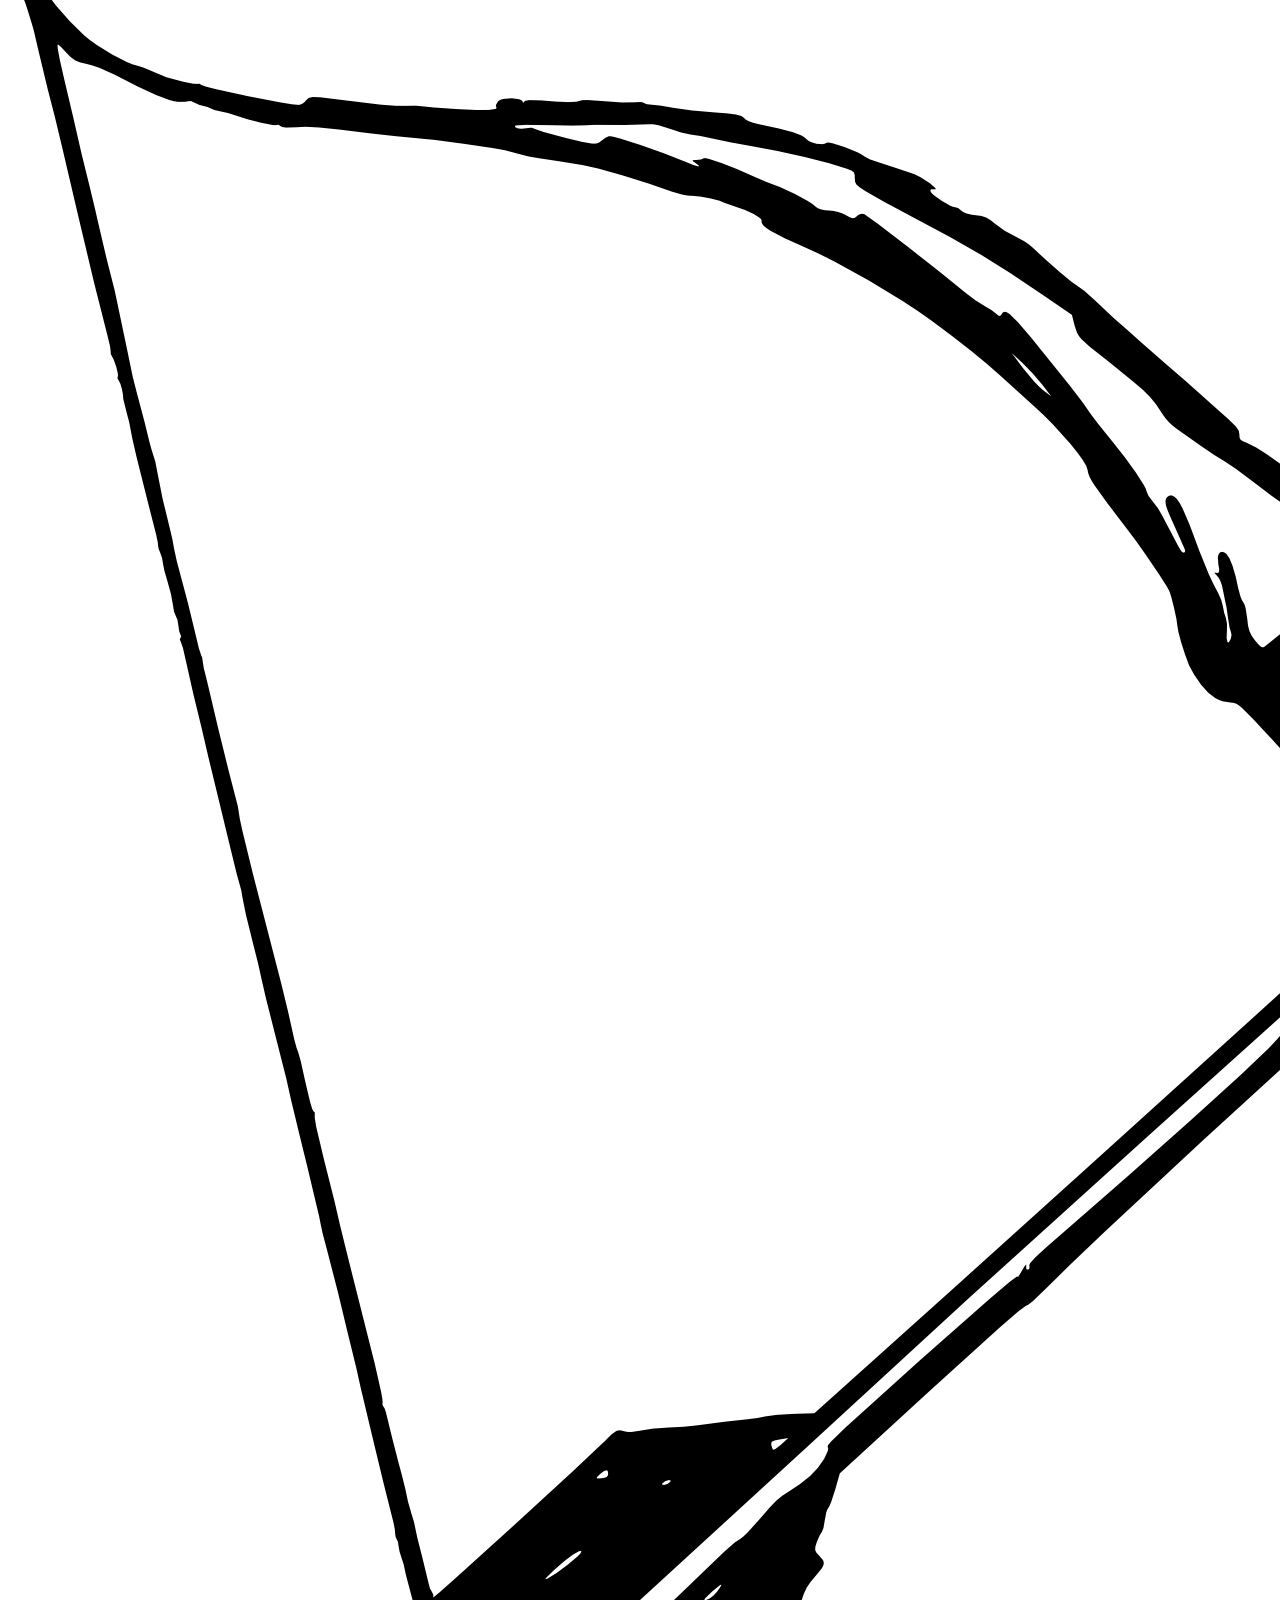
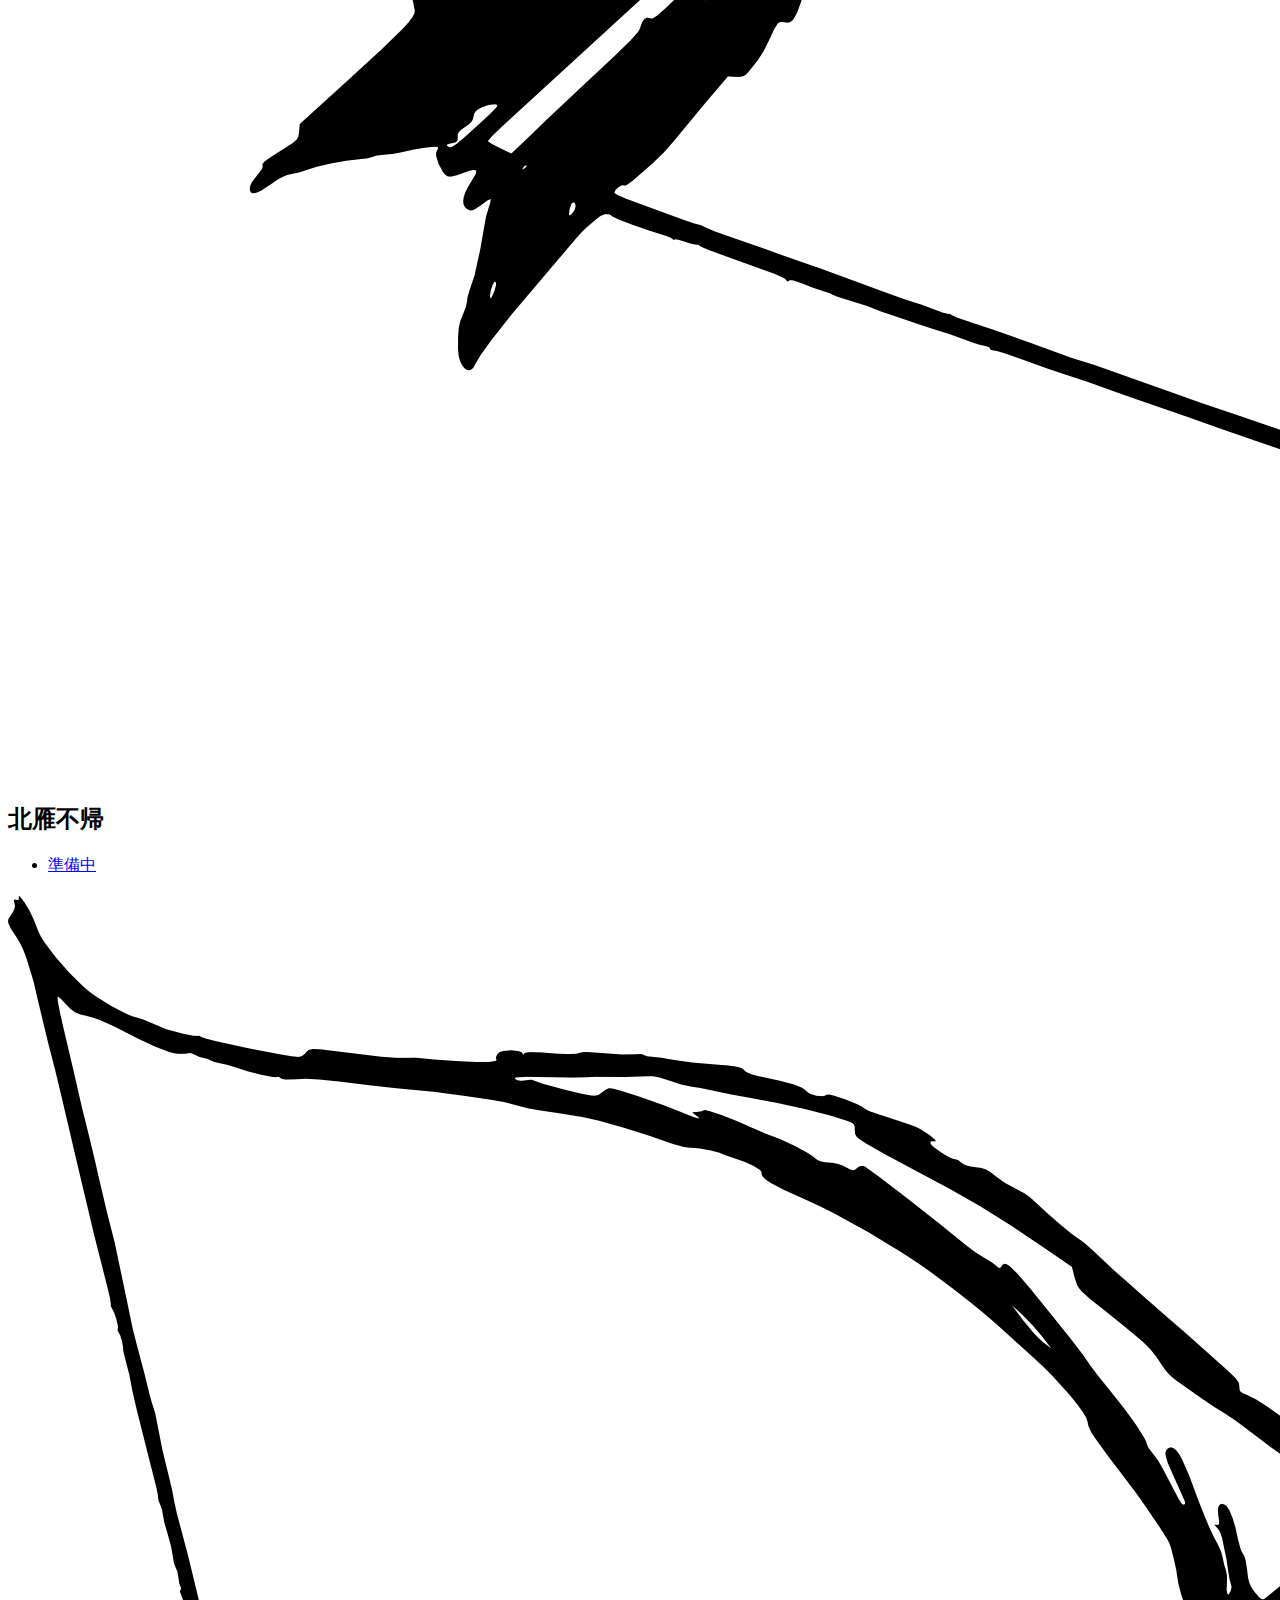
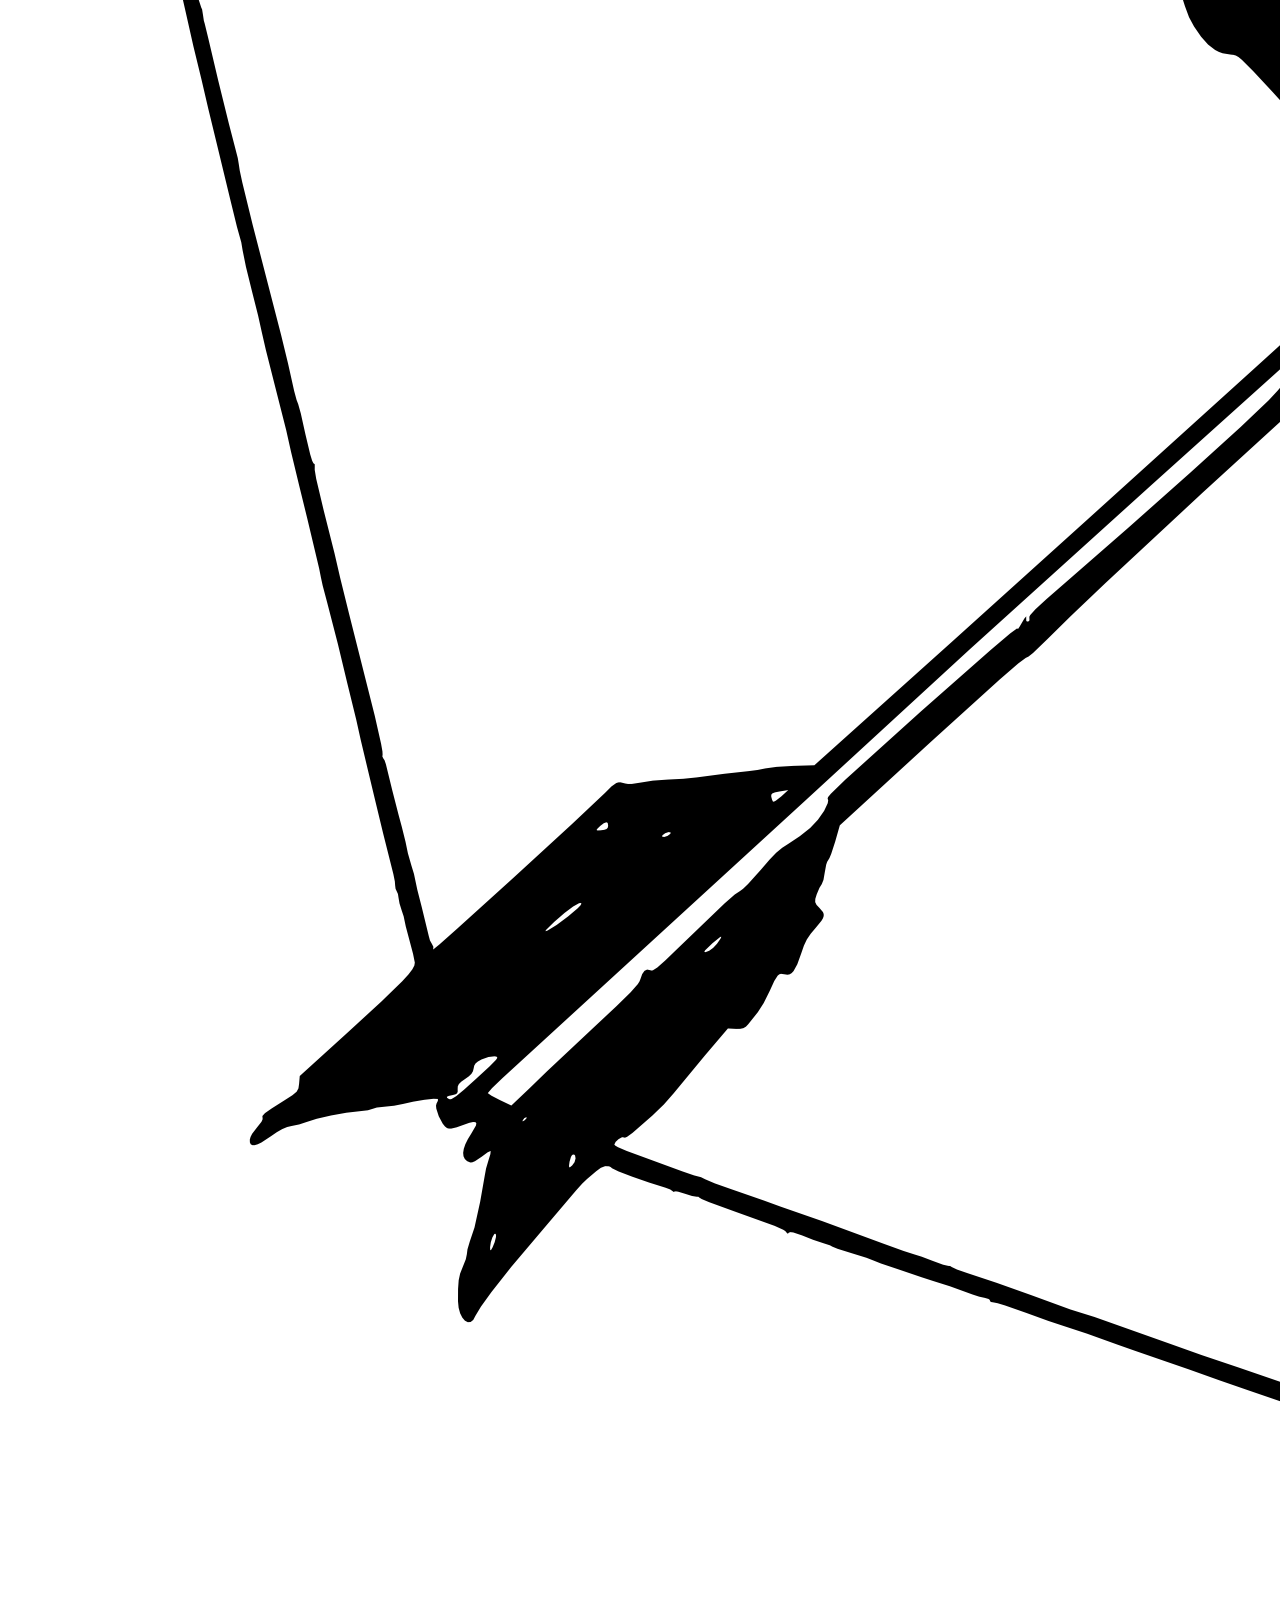
==== commit ab047974: "Update index.html" ====
--- a/index.html
+++ b/index.html
@@ -23,7 +23,7 @@
     <body>
         <div id="headerwrap">
     <header>
-        <img src="ChangGengGuYun.jpeg">
+        <img src="ChangGengGuYun.jpg">
         <h1><span>『殺破狼』</span><span></span><span>by </span><span>priest</span></h1>
     </header>
     <div id="AboutToggle">▼ あらすじ・紹介</div>
@@ -31,16 +31,16 @@
         <p>
 东有启明，西有长庚。
 长庚，黄昏时出，主杀伐，不祥。
-
+<br><br>
 大梁元和年间，安定侯顾昀奉密旨前往北疆，在下着大雪的关外，从狼牙下救下了流落民间的四皇子长庚。这个十三岁的少年被人推着，一步一步走入重重宫阙。
-
+<br><br>
 隆安七年，一夜之间，西域玄铁营遇袭，北疆关外十八部落突然发难，南疆暴民与南洋流寇勾结偷袭西南辎重处，西洋水军借道东瀛诸岛进犯……
 数年安定，铁墙外竟已经天翻地覆。
-
+<br><br>
 或许，从天底下第一碗紫流金被挖出来开始，就注定人间再也太平不了了。
-
+<br><br>
 千里江山在新皇一句话中凝成了一线，压在了人人忌惮的安定侯顾昀与身负“邪神”之力的长庚肩上。
-
+<br><br>
 倘若天下安乐，我等愿渔樵耕读，江湖浪迹；
 倘若盛世将倾，深渊在侧，我辈当万死以赴。
             <br><br><br>
@@ -48,7 +48,7 @@
             分類：原作-純愛-歴史ファンタジー-愛情<br>
             タグ：年下攻め，ファンタジー，スチームパンク<br>
             その他：温柔贤惠病娇年下VS废柴聋瞎 <br><br>
-            <a href="#"><u>原作リンク（現在表示不可）</u></span></a>
+            <a href="#"><span style="color:white"><u>原作リンク（現在表示不可）</u></span></a>
             <br><br><br>
             日本語訳：Anlan谙览<br>
             更新通知は
@@ -74,7 +74,8 @@
         <h2><img src="Icon.png">はじめに</h2>
         <ul>
             <li><a href="#"><span>000</span>原作有料公開部分・ロック章に関して</a></li>
-            <li>現在ロックされている章……R</li>
+            <li>V……原作有料公開部分</li>
+            <li>R……現在ロックされている章</li>
             <li><span>＊</span>更新履歴</li>
         </ul>
         <div class="scroll">最終更新&emsp;22.XX.XX<hr>
@@ -82,9 +83,9 @@
         </div>
     </section>
     <section>
-        <h2><img src="Icon.png">狂风起于青萍之末</h2>
+        <h2><img src="Icon.png">狂風起於青萍之末</h2>
         <ul>
-            <li><a href="chapter001.html" target="_blank"><span>001</span>[R]边陲</a></li>
+            <li><a href="chapter001.html" target="_blank"><span>001</span>[R]邊陲</a></li>
             <li><a href="#"><span>002</span>準備中</a></li>
             <li><a href="#"><span>003</span>準備中</a></li>
             <li><a href="#"><span>004</span>準備中</a></li>
@@ -97,25 +98,25 @@
         </ul>
     </section>
     <section>
-        <h2><img src="Icon.png">北雁不归</h2>
+        <h2><img src="Icon.png">北雁不帰</h2>
         <ul>
             <li><a href="#">準備中</a></li>
         </ul>
     </section>
     <section>
-        <h2><img src="Icon.png">狂风不止</h2>
+        <h2><img src="Icon.png">狂風不止</h2>
         <ul>
             <li><a href="#">準備中</a></li>
         </ul>
     </section>
     <section>
-        <h2><img src="Icon.png">骤雨不歇</h2>
+        <h2><img src="Icon.png">驟雨不歇</h2>
         <ul>
             <li><a href="#">準備中</a></li>
         </ul>
     </section>
     <section>
-        <h2><img src="Icon.png">归人不倦</h2>
+        <h2><img src="Icon.png">帰人不倦</h2>
         <ul>
             <li><a href="#">準備中</a></li>
         </ul>
@@ -146,4 +147,4 @@
 
 </script>
     </body>
-</html>+</html>
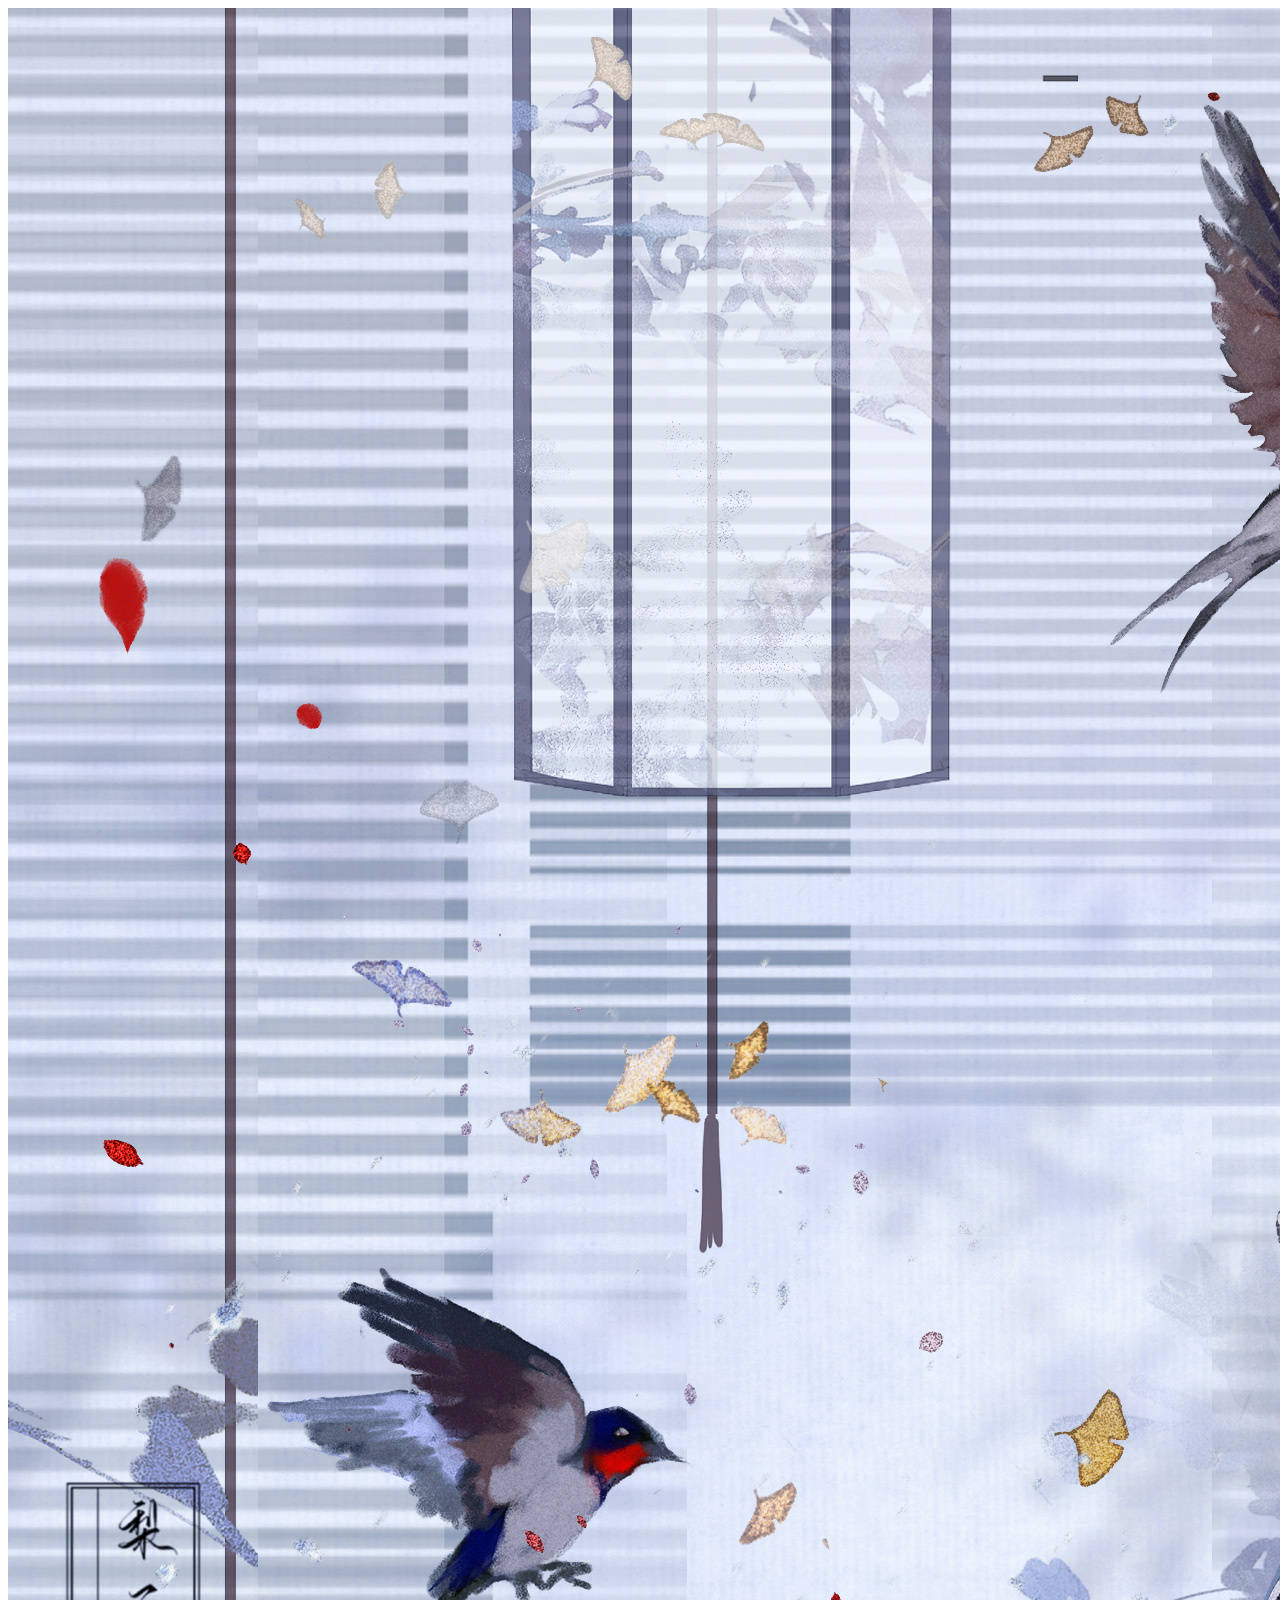
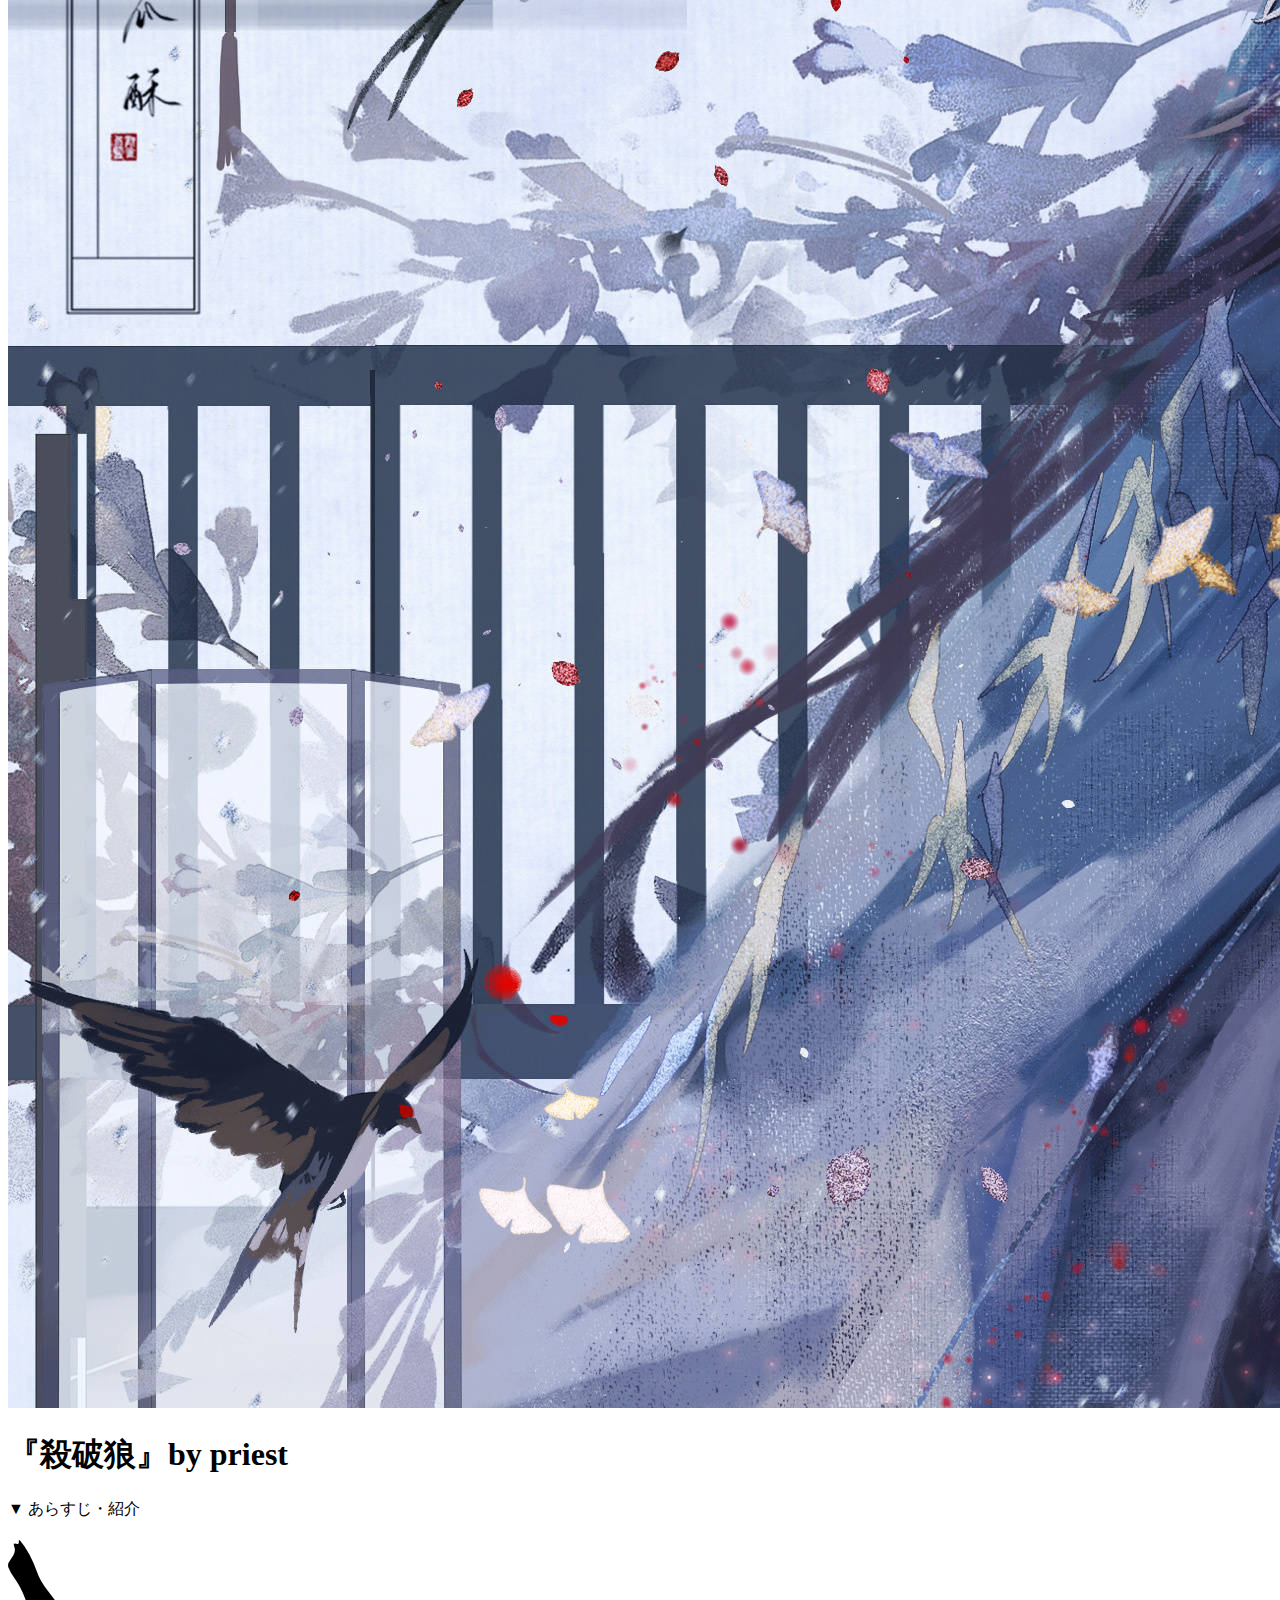
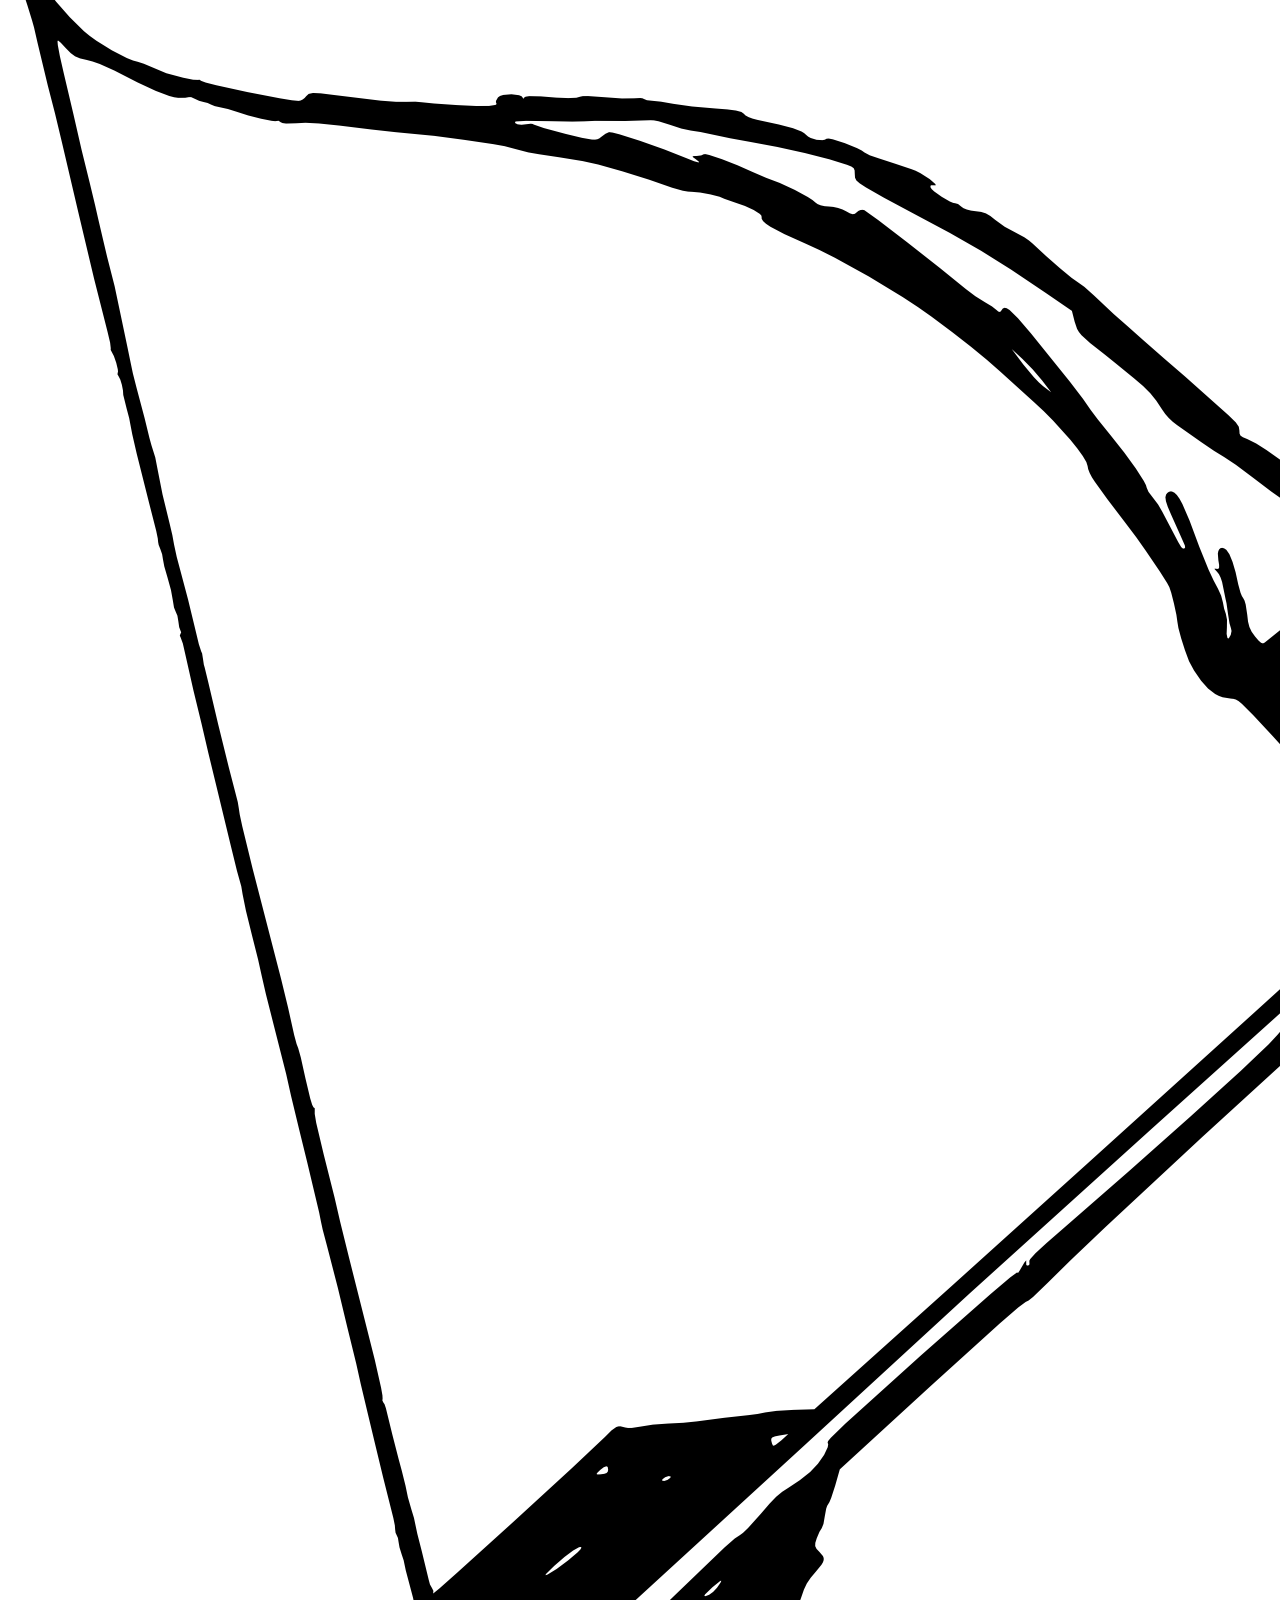
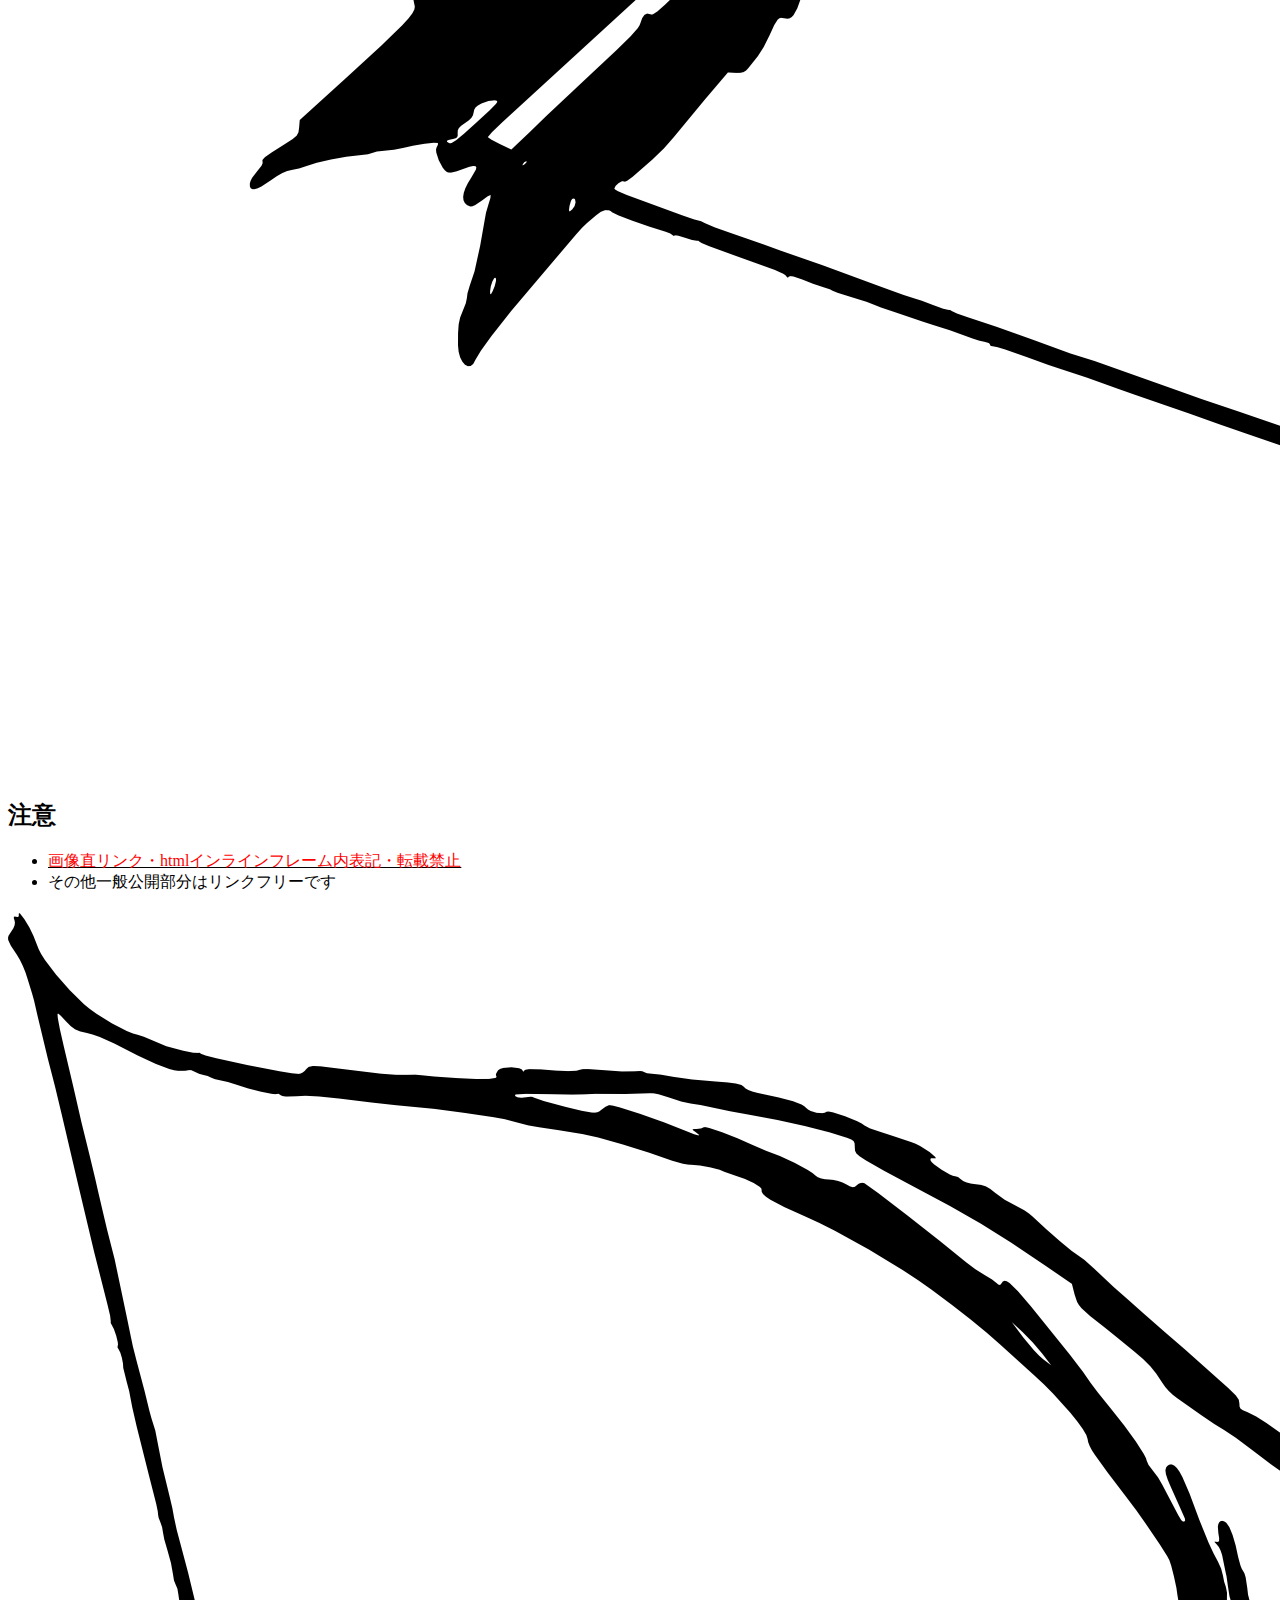
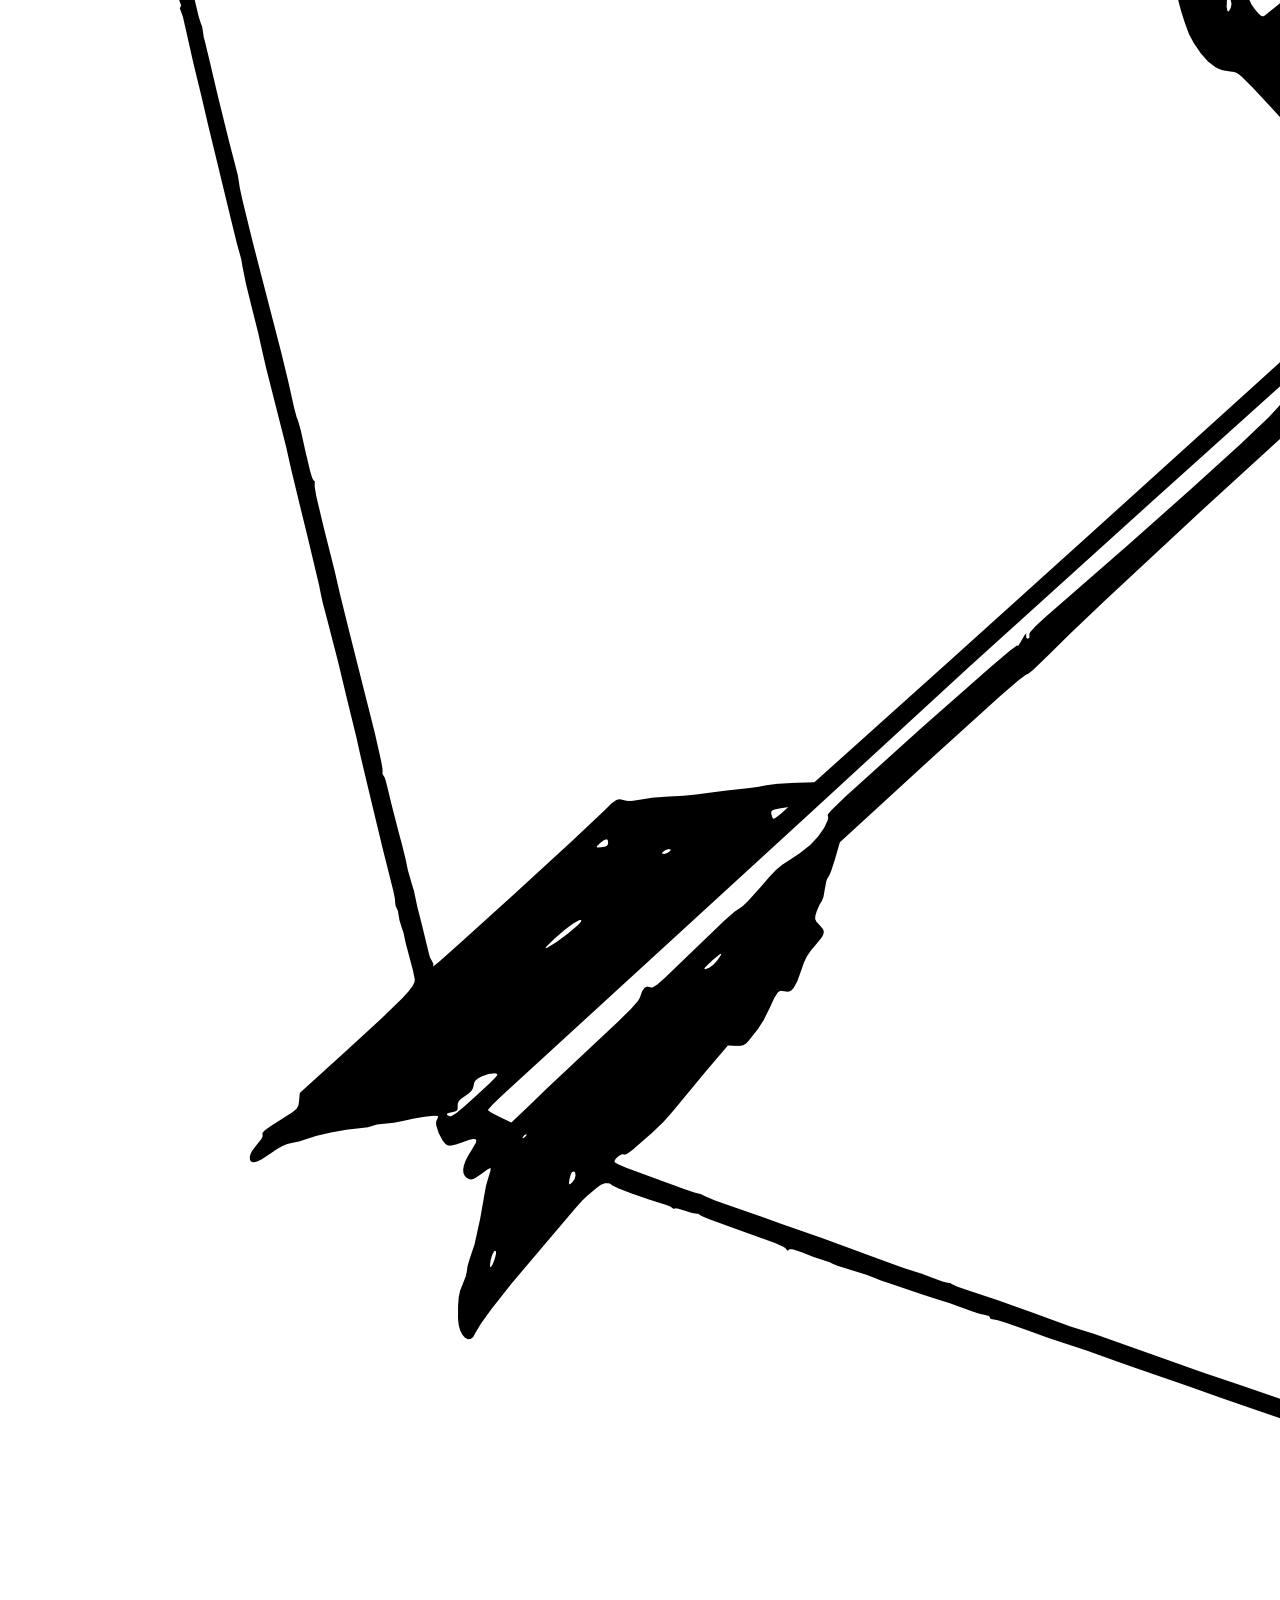
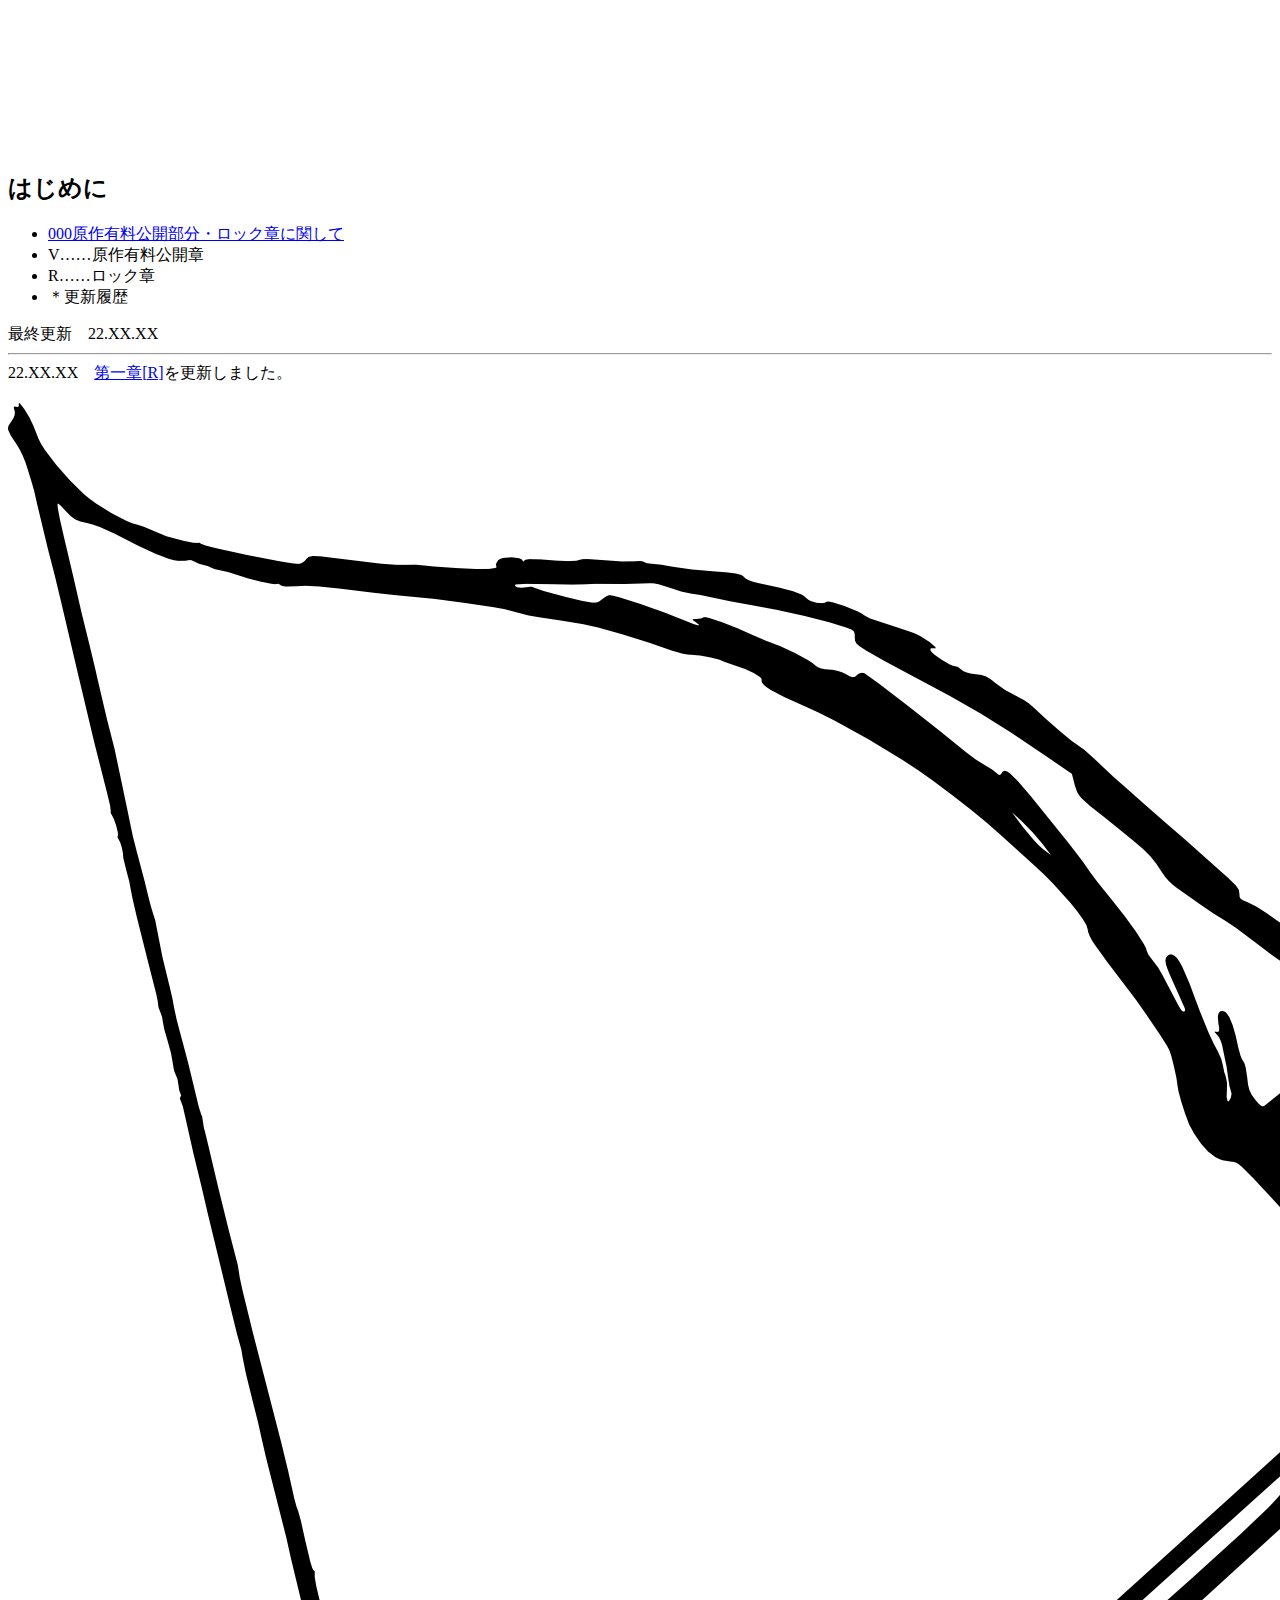
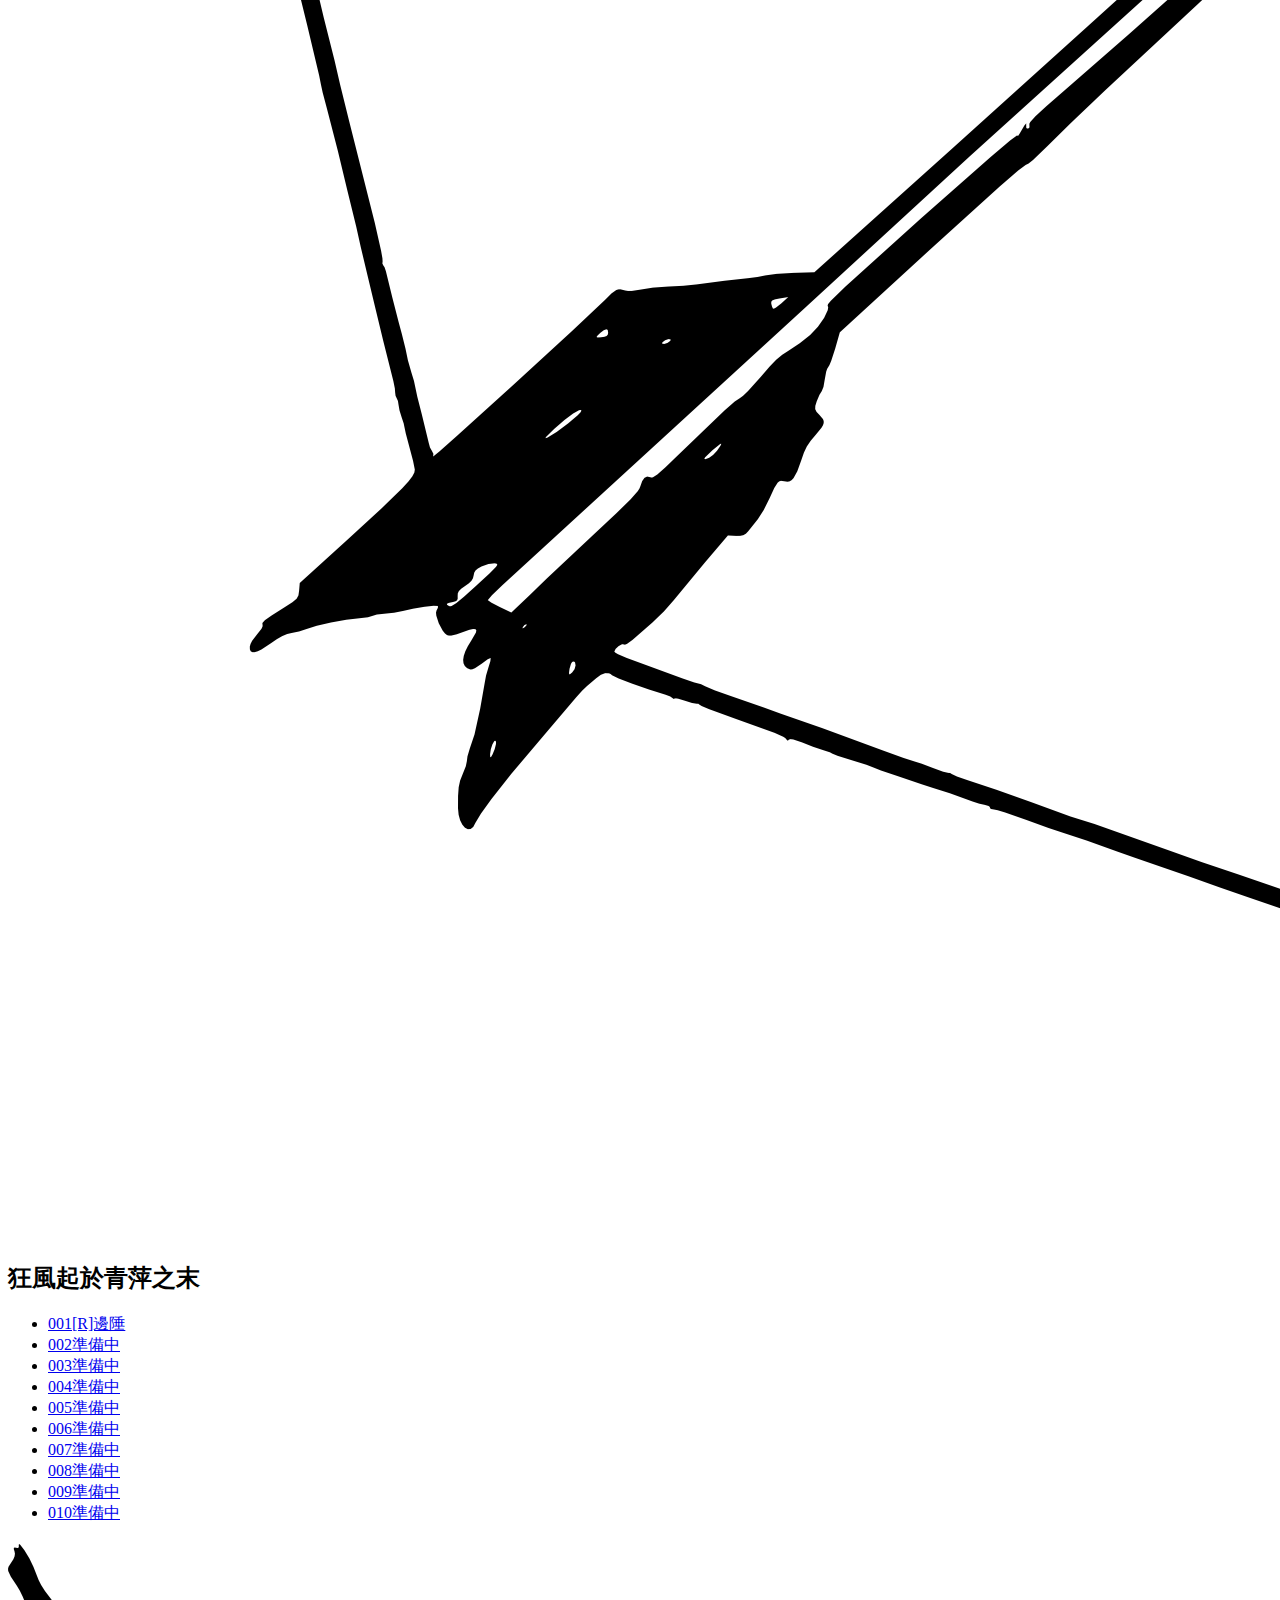
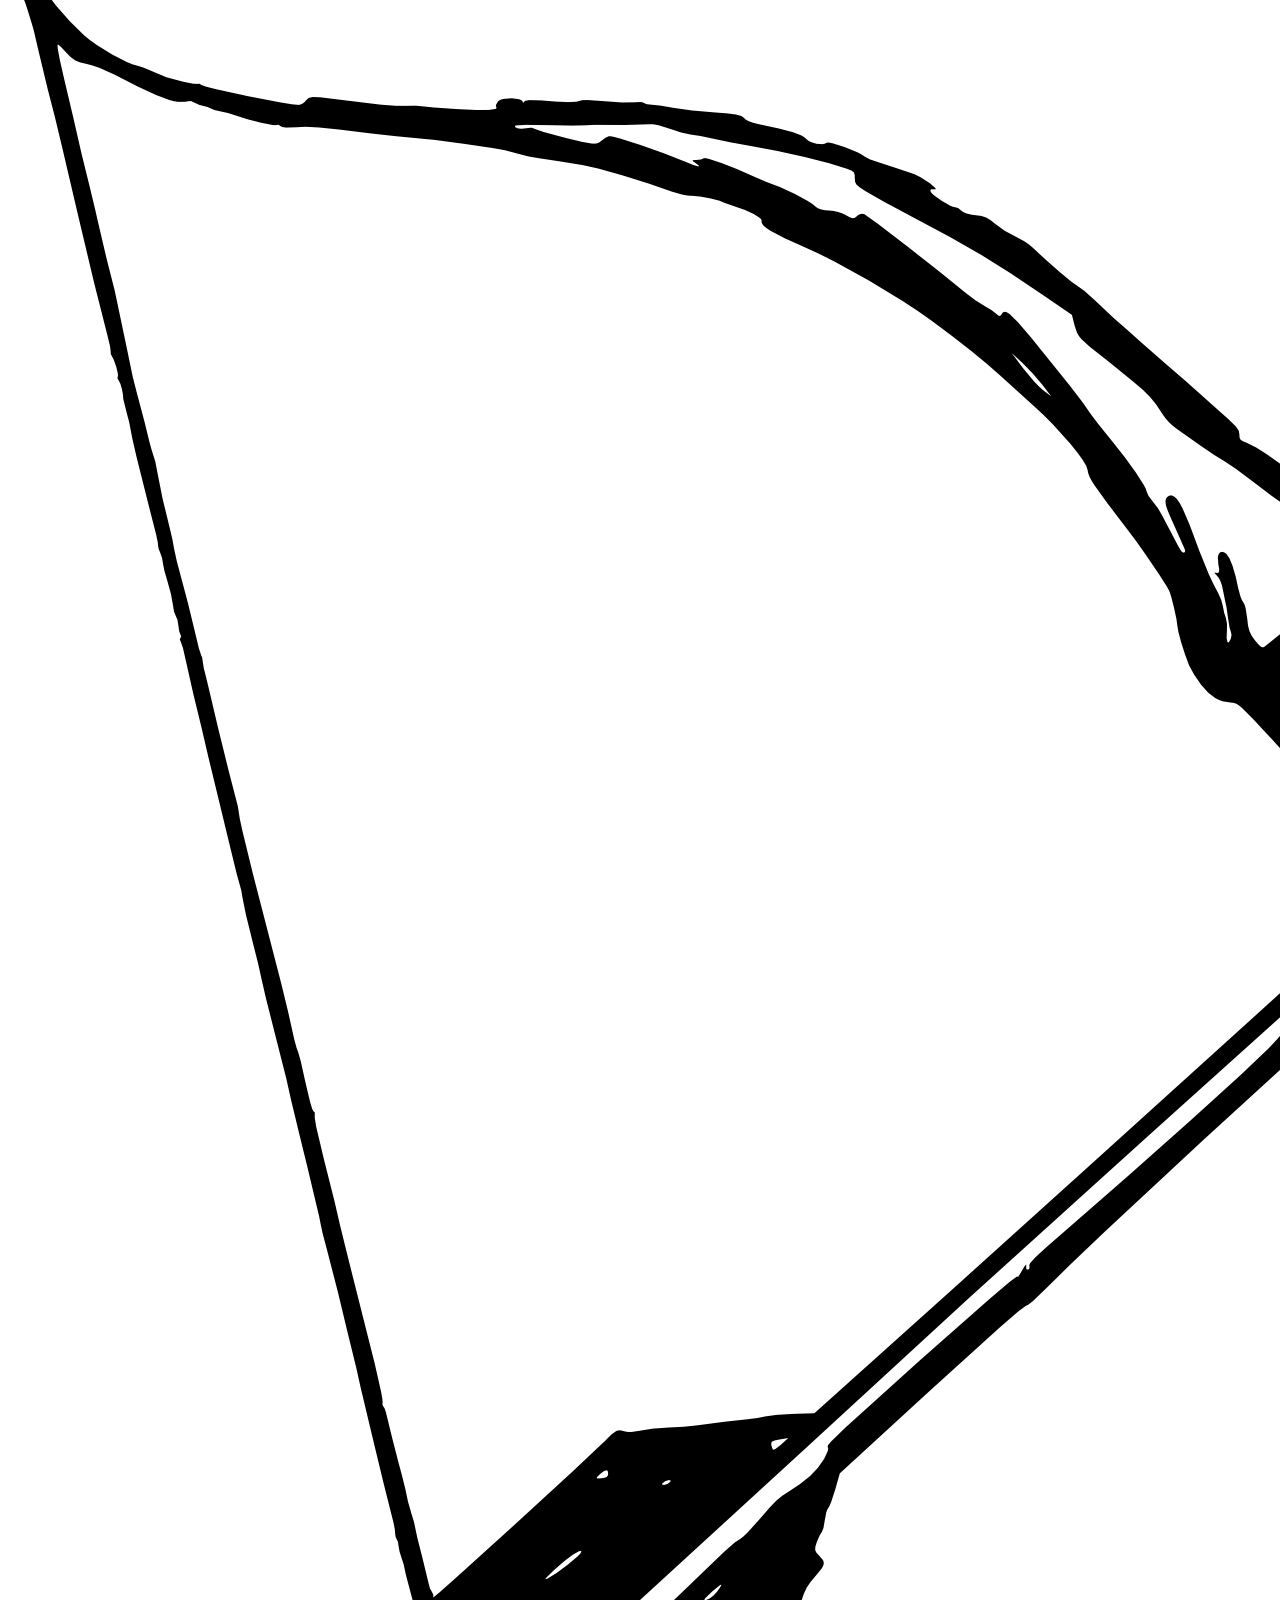
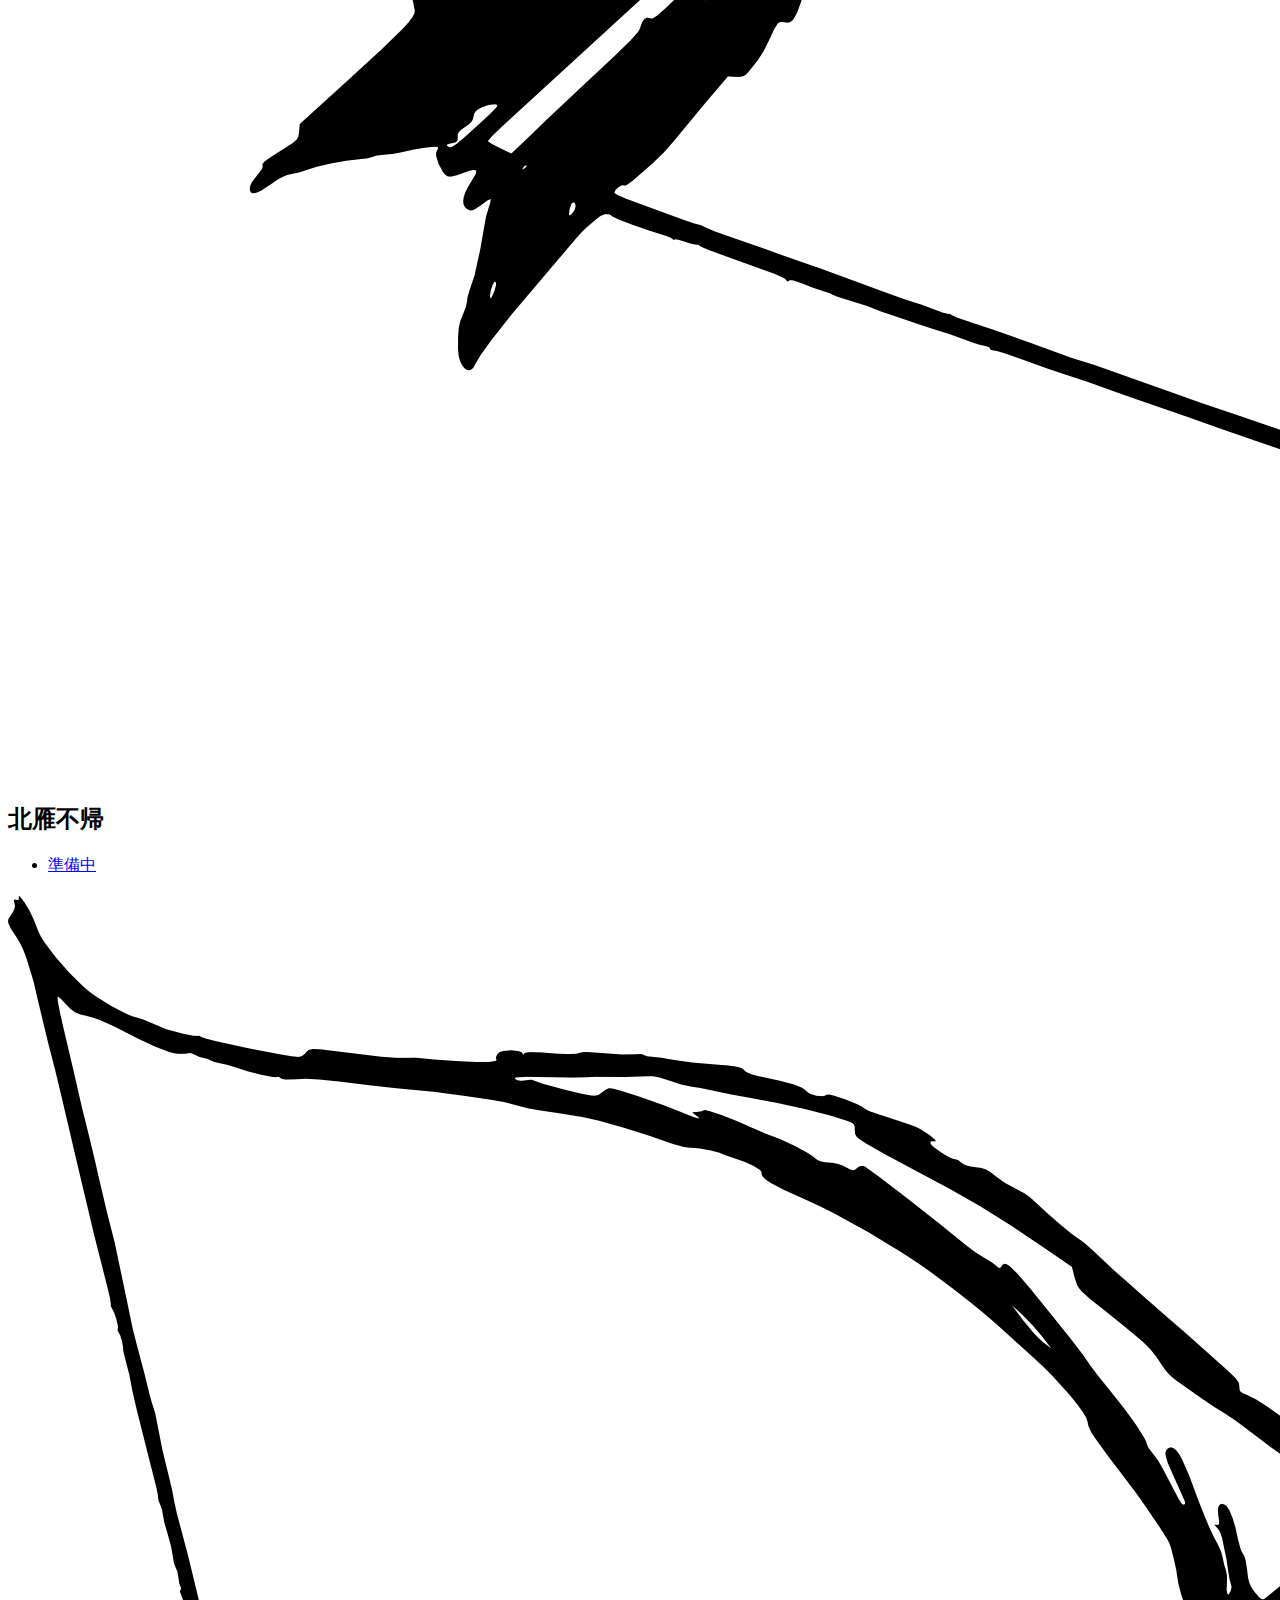
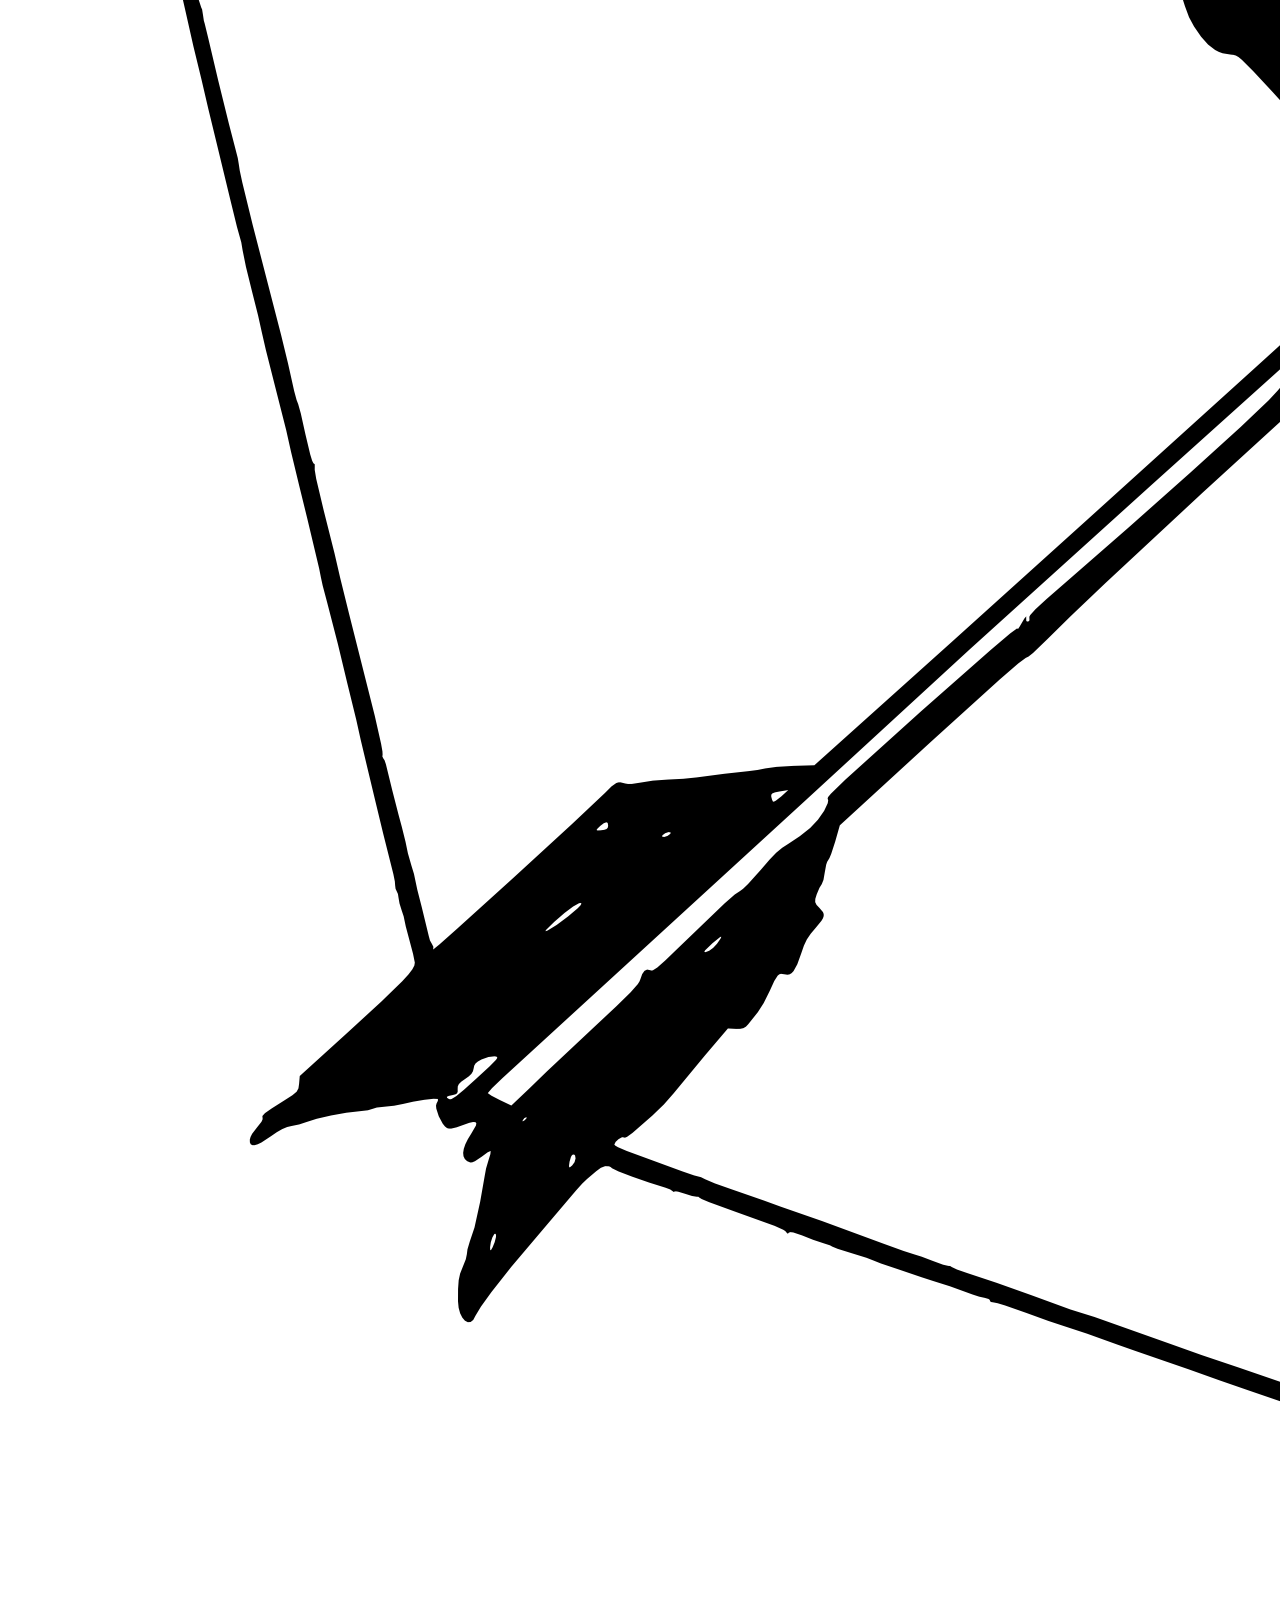
==== commit 9b5d8e5c: "Update index.html" ====
--- a/index.html
+++ b/index.html
@@ -15,7 +15,7 @@
 <meta name="twitter:site" content="@anlan_wayaku">
 <meta name=”twitter:title” content=”『殺破狼』by priest 目次”>
 <meta name=”twitter:description” content=”priest原作小説『殺破狼（杀破狼）』のファンによる和訳/日本語訳です。”>
-<meta name=”twitter:image” content=”https://anlan0613.github.io/ShaPoLang/QiyeDawu.jpeg”>
+<meta name=”twitter:image” content=”https://anlan0613.github.io/ShaPoLang/ChangGengGuYun.jpeg”>
 <meta name="viewport" content="width=device-width,minimum-scale=1.0,maximum-scale=1.0,user-scalable=no">
 <link rel="stylesheet" href="stylesheet.css">
 </head>
@@ -74,8 +74,8 @@
         <h2><img src="Icon.png">はじめに</h2>
         <ul>
             <li><a href="#"><span>000</span>原作有料公開部分・ロック章に関して</a></li>
-            <li>V……原作有料公開部分</li>
-            <li>R……現在ロックされている章</li>
+            <li>V……原作有料公開章</li>
+            <li>R……ロック章</li>
             <li><span>＊</span>更新履歴</li>
         </ul>
         <div class="scroll">最終更新&emsp;22.XX.XX<hr>
